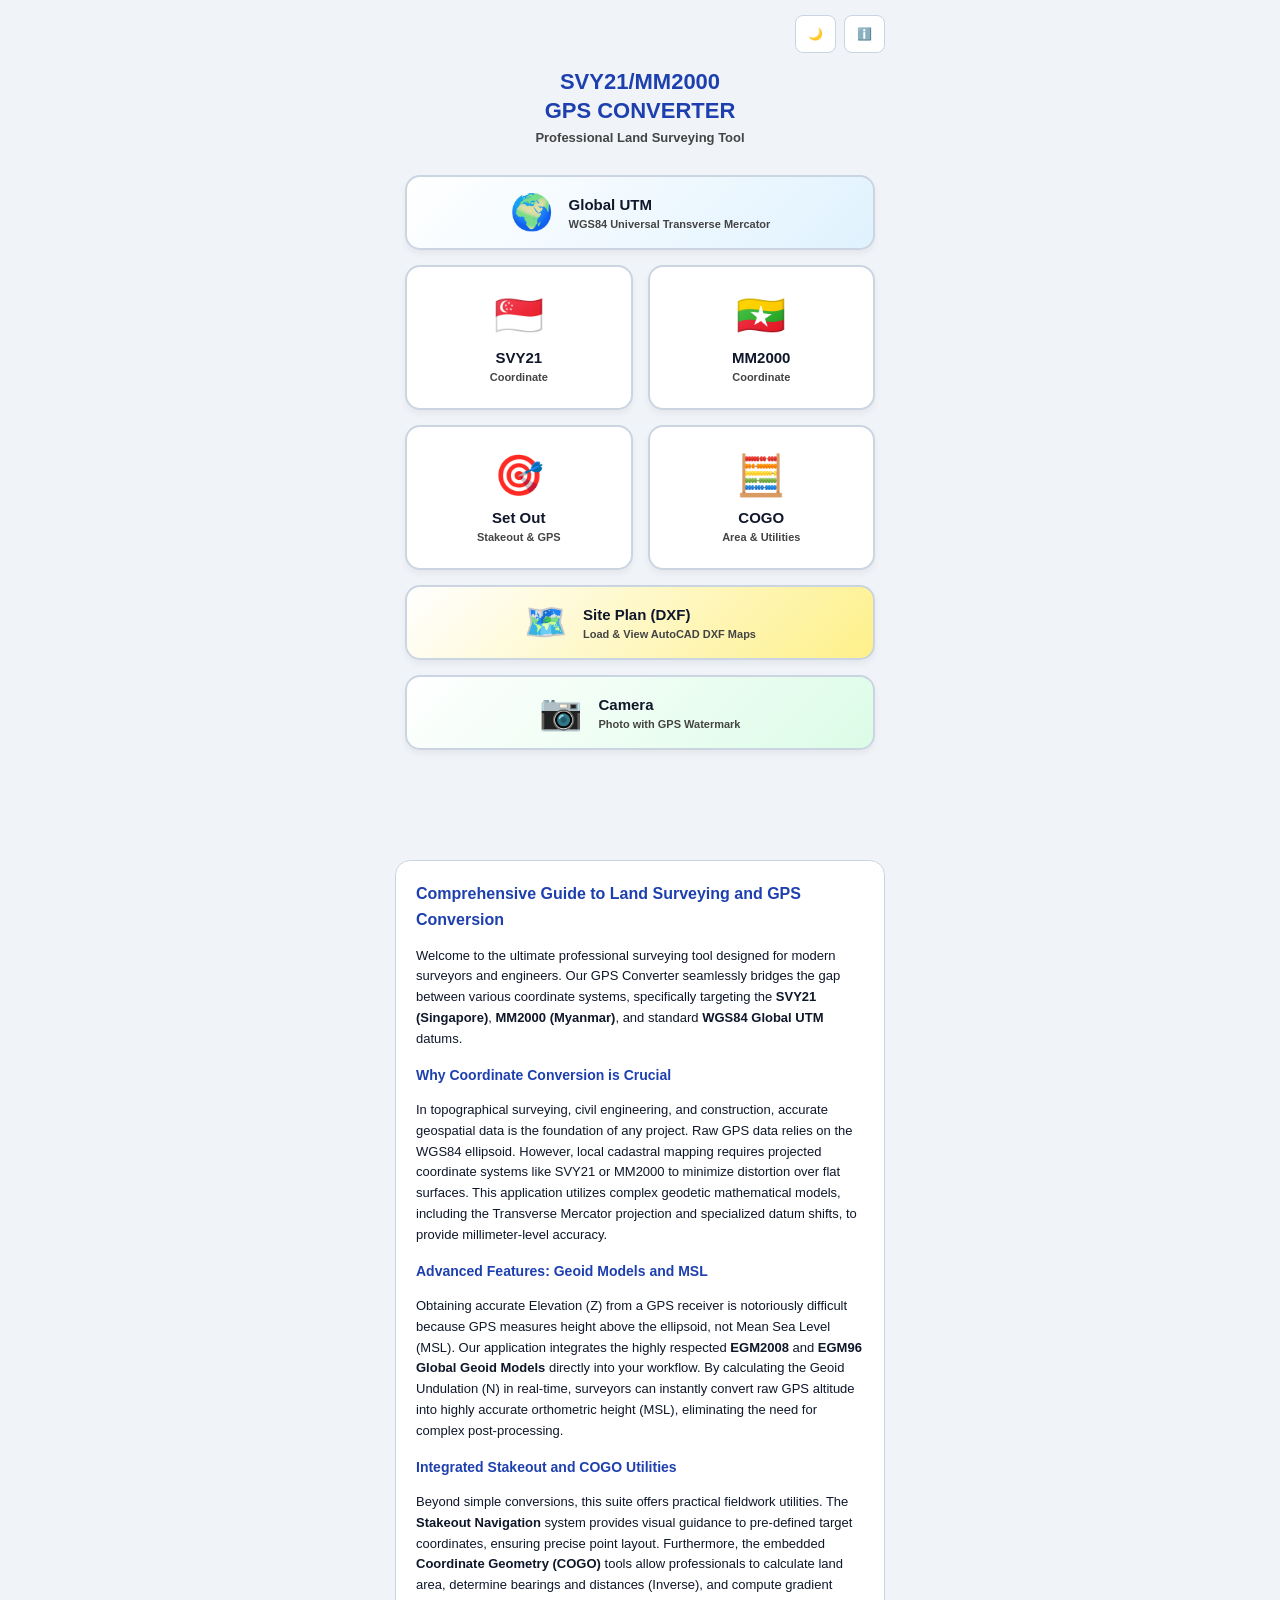
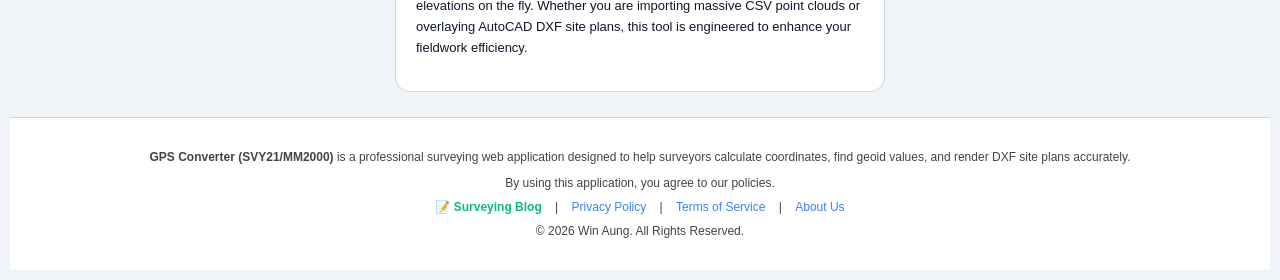
==== app.html @ f8ef9855 "Add files via upload" ====
<!DOCTYPE html>
<html lang="en">
<head>
    <meta charset="UTF-8">
    <meta name="viewport" content="width=device-width, initial-scale=1.0, maximum-scale=1.0, user-scalable=no">
    <title>Win Aung - GPS Converter</title>
    <link rel="stylesheet" href="leaflet.css"/>
    <script src="leaflet.js"></script>
    <script src="https://unpkg.com/dxf-parser/dist/dxf-parser.js"></script>
    <link rel="stylesheet" href="style.css">
    <link rel="manifest" href="manifest.json">
    <script async src="https://pagead2.googlesyndication.com/pagead/js/adsbygoogle.js?client=ca-pub-8322907628238853"
            crossorigin="anonymous"></script>
    <script>
        if ('serviceWorker' in navigator) {
            window.addEventListener('load', () => {
                navigator.serviceWorker.register('sw.js')
                .then(reg => console.log('Service Worker Registered'))
                .catch(err => console.log('Service Worker Error', err));
            });
        }
    </script>

    <!-- 🔴 အသစ်ထည့်ရန်: လုံးဝ Error ကင်းသော 3D Triangulation Library -->
    <script src="https://unpkg.com/delaunator@5.0.0/delaunator.min.js"></script>
      <script>
  // 🔴 ပိုမိုသေချာသော လမ်းကြောင်းလွှဲ Logic (Sub-folder ကော Cache ပါ ကျော်ဖြတ်နိုင်ရန်)
    // if (window.location.hostname !== "gpsconverter.site" && window.location.hostname !== "localhost") {
    // လက်ရှိ ဝင်ထားတဲ့ Domain က gpsconverter.site မဟုတ်ရင် (github.io ဖြစ်နေရင်) Custom Domain ဆီ အတင်းလွှဲမည်
     // window.location.replace("https://gpsconverter.site/");
    // }
</script>
<!-- 🔴 3D Surface Rendering အတွက် Plotly.js -->
    <script src="https://cdn.plot.ly/plotly-2.27.0.min.js"></script>
</head>

<body id="master-ui">
<div class="container-box">

    <!-- Top Controls -->
    <div class="top-controls">
        <div class="top-left-tools">
            <button id="topMenuBtn" class="top-menu-btn hidden" onclick="handleTopMenuClick()">🔙 Menu</button>
            <button id="globalGpsBtn" class="gps-toggle-btn hidden" onclick="toggleGlobalGPS()">🛰️ GPS: OFF</button>
        </div>
        <div style="flex:1;"></div>
        <div class="right-tools">
            <button class="top-btn" onclick="document.getElementById('master-ui').classList.toggle('dark-mode')">🌙</button>
           <button class="top-btn" onclick="window.openAbout()">ℹ️</button>
        </div>
    </div>

    <!-- 🏠 MAIN DASHBOARD (App 0) -->
    <div id="dashboard_view">
        <div style="text-align:center; margin-bottom: 20px; margin-top: 10px;">
            <h1 style="margin:0; color:var(--primary); font-size: 22px; font-weight: 900; line-height: 1.3;">SVY21/MM2000<br>GPS CONVERTER</h1>
            <p style="margin:5px 0 0 0; color:var(--label-text); font-size: 13px; font-weight: bold;">Professional Land Surveying Tool</p>
        </div>

        <div class="dashboard-grid">
            <button class="dash-btn full-width" onclick="switchApp(5)">
                <span class="dash-icon">🌍</span>
                <div style="text-align:left;">
                    <span class="dash-text">Global UTM</span>
                    <span class="dash-subtext" style="display:block;">WGS84 Universal Transverse Mercator</span>
                </div>
            </button>
            <button class="dash-btn" onclick="switchApp(1)">
                <span class="dash-icon">🇸🇬</span>
                <span class="dash-text">SVY21</span>
                <span class="dash-subtext">Coordinate</span>
            </button>
            <button class="dash-btn" onclick="switchApp(2)">
                <span class="dash-icon">🇲🇲</span>
                <span class="dash-text">MM2000</span>
                <span class="dash-subtext">Coordinate</span>
            </button>
            <button class="dash-btn" onclick="switchApp(3)">
                <span class="dash-icon">🎯</span>
                <span class="dash-text">Set Out</span>
                <span class="dash-subtext">Stakeout & GPS</span>
            </button>
            <button class="dash-btn" onclick="switchApp(4)">
                <span class="dash-icon">🧮</span>
                <span class="dash-text">COGO</span>
                <span class="dash-subtext">Area & Utilities</span>
            </button>
            <button class="dash-btn full-width" style="background: linear-gradient(135deg, var(--card-bg), #fef08a);" onclick="switchApp(6)">
                <span class="dash-icon">🗺️</span>
                <div style="text-align:left;">
                    <span class="dash-text">Site Plan (DXF)</span>
                    <span class="dash-subtext" style="display:block;">Load & View AutoCAD DXF Maps</span>
                </div>
            </button>
            <button class="dash-btn full-width" style="background: linear-gradient(135deg, var(--card-bg), #dcfce7);" onclick="switchApp(7)">
                <span class="dash-icon">📷</span>
                <div style="text-align:left;">
                    <span class="dash-text">Camera</span>
                    <span class="dash-subtext" style="display:block;">Photo with GPS Watermark</span>
                </div>
            </button>
        </div>
        <div style="text-align: center; margin: 20px 0; min-height: 50px; display: flex; justify-content: center;">
            <script>
              atOptions = {
                'key' : '89b5f2690102055b398f7bc16d32b325',
                'format' : 'iframe',
                'height' : 50,
                'width' : 320,
                'params' : {}
              };
            </script>
            <script src="https://www.highperformanceformat.com/89b5f2690102055b398f7bc16d32b325/invoke.js"></script>
        </div>
        <!-- 🔴 ADD THIS SEO/ARTICLE CONTENT FOR GOOGLE ADSENSE APPROVAL 🔴 -->
        <div style="padding: 20px; margin-top: 30px; background: var(--card-bg); border-radius: 15px; border: 1px solid var(--input-border); color: var(--text); line-height: 1.6; font-size: 13px;">
            <h2 style="color: var(--primary); font-size: 16px; margin-top: 0;">Comprehensive Guide to Land Surveying and GPS Conversion</h2>
            <p>Welcome to the ultimate professional surveying tool designed for modern surveyors and engineers. Our GPS Converter seamlessly bridges the gap between various coordinate systems, specifically targeting the <b>SVY21 (Singapore)</b>, <b>MM2000 (Myanmar)</b>, and standard <b>WGS84 Global UTM</b> datums.</p>

            <h3 style="color: var(--primary); font-size: 14px;">Why Coordinate Conversion is Crucial</h3>
            <p>In topographical surveying, civil engineering, and construction, accurate geospatial data is the foundation of any project. Raw GPS data relies on the WGS84 ellipsoid. However, local cadastral mapping requires projected coordinate systems like SVY21 or MM2000 to minimize distortion over flat surfaces. This application utilizes complex geodetic mathematical models, including the Transverse Mercator projection and specialized datum shifts, to provide millimeter-level accuracy.</p>

            <h3 style="color: var(--primary); font-size: 14px;">Advanced Features: Geoid Models and MSL</h3>
            <p>Obtaining accurate Elevation (Z) from a GPS receiver is notoriously difficult because GPS measures height above the ellipsoid, not Mean Sea Level (MSL). Our application integrates the highly respected <b>EGM2008</b> and <b>EGM96 Global Geoid Models</b> directly into your workflow. By calculating the Geoid Undulation (N) in real-time, surveyors can instantly convert raw GPS altitude into highly accurate orthometric height (MSL), eliminating the need for complex post-processing.</p>

            <h3 style="color: var(--primary); font-size: 14px;">Integrated Stakeout and COGO Utilities</h3>
            <p>Beyond simple conversions, this suite offers practical fieldwork utilities. The <b>Stakeout Navigation</b> system provides visual guidance to pre-defined target coordinates, ensuring precise point layout. Furthermore, the embedded <b>Coordinate Geometry (COGO)</b> tools allow professionals to calculate land area, determine bearings and distances (Inverse), and compute gradient elevations on the fly. Whether you are importing massive CSV point clouds or overlaying AutoCAD DXF site plans, this tool is engineered to enhance your fieldwork efficiency.</p>
        </div>
        <!-- 🔴 END OF SEO CONTENT 🔴 -->
    </div>

    <!-- 🇸🇬 SVY21 UI (App 1) -->
    <div id="app1_view" class="hidden app-container">
        <div class="app-card">
            <div class="card-header">
                <h3 class="card-title">SVY21 Coordinate</h3>
                <div id="v2_subtitle" class="card-subtitle">Singapore Datum (Converter Mode)</div>
            </div>
            <div class="card-body">
                <div id="v2_gps_box" class="gps-box hidden">
                    <div class="gps-row"><span style="font-size:11px;font-weight:bold;color:#10b981;">Tracking Mode ON</span></div>
                    <div class="gps-row" style="display:flex; gap:5px; width: 100%;">
                        <span id="v2_gps_stat" class="gps-status" style="flex:1; margin:0;">H.Acc: --</span>
                        <span id="v2_v_acc" class="gps-status" style="flex:1; margin:0; background:#3b82f6;">V.Acc: --</span>
                        <span id="v2_sat" class="gps-status" style="flex:0.8; margin:0; background:#8b5cf6;">🛰️ Sat: --</span>
                    </div>
                    <div class="z-badge" id="v2_z_val">MSL: --.--- m</div>
                    <div class="geoid-text" id="v2_raw_alt" style="color:#d97706; font-weight:bold;">Raw GPS Alt: --.--- m</div>
                    <div class="geoid-text" id="v2_geoid_val">Geoid (N): --.--- m</div>
                    <div class="bm-flex-container">
                        <input type="text" inputmode="text" id="v2_pole_val" placeholder="Pole (m)" onchange="applyPole(this.value)" style="border-color:#8b5cf6;">
                        <input type="text" inputmode="text" id="v2_bm_val" placeholder="BM (m)">
                        <button style="background:#1e40af;" onclick="setBM('v2')">SET</button>
                        <button style="background:#64748b;" onclick="resetBM('v2')">RST</button>
                    </div>
                </div>

                <div id="v2_calc_ui">
                    <label class="v2-label">Conversion Mode</label>
                    <select id="v2_mode" onchange="v2_toggleUI()"><option value="LL2SVY">WGS84 LL → SVY21</option><option value="SVY2LL">SVY21 → WGS84 LL</option></select>
                    <div id="v2_ll_div">
                        <label class="v2-label">Latitude (DD / DMS)</label>
                        <input type="text" inputmode="text" id="v2_lat_dd" class="v2-input" oninput="v2_sync('lat','dd')">
                        <div class="dms-grid"><input type="text" inputmode="text" id="v2_lat_d" placeholder="D" oninput="v2_sync('lat','dms')"><input type="text" inputmode="text" id="v2_lat_m" placeholder="M" oninput="v2_sync('lat','dms')"><input type="text" inputmode="text" id="v2_lat_s" placeholder="S" oninput="v2_sync('lat','dms')"></div>
                        <label class="v2-label">Longitude (DD / DMS)</label>
                        <input type="text" inputmode="text" id="v2_lon_dd" class="v2-input" oninput="v2_sync('lon','dd')">
                        <div class="dms-grid"><input type="text" inputmode="text" id="v2_lon_d" placeholder="D" oninput="v2_sync('lon','dms')"><input type="text" inputmode="text" id="v2_lon_m" placeholder="M" oninput="v2_sync('lon','dms')"><input type="text" inputmode="text" id="v2_lon_s" placeholder="S" oninput="v2_sync('lon','dms')"></div>
                    </div>
                    <div id="v2_ne_div" class="hidden">
                        <label class="v2-label">Easting (E):</label><input type="text" inputmode="text" id="v2_inp_e" class="v2-input">
                        <label class="v2-label">Northing (N):</label><input type="text" inputmode="text" id="v2_inp_n" class="v2-input">
                    </div>
                    <div class="btn-group"><button class="btn-action" onclick="v2_run()">Convert</button><button class="btn-map" onclick="v2_map()">Map 📍</button><button class="btn-reset" onclick="v2_reset()">Reset</button></div>
                    <div id="v2_out" class="results-multi"><p style="text-align:center;opacity:0.5;">Results will appear here</p></div>
                </div>
            </div>
        </div>
    </div>

    <!-- 🇲🇲 MM2000 UI (App 2) -->
    <div id="app2_view" class="hidden app-container">
        <div class="app-card">
            <div class="card-header">
                <h3 class="card-title">MM2000 Coordinate</h3>
                <div id="m_subtitle" class="card-subtitle">Myanmar Datum (Converter Mode)</div>
            </div>
            <div class="card-body">
                <div id="m_gps_box" class="gps-box hidden">
                    <div class="gps-row"><span style="font-size:11px;font-weight:bold;color:#10b981;">Tracking Mode ON</span></div>
                    <div class="gps-row" style="display:flex; gap:5px; width: 100%;">
                        <span id="m_gps_stat" class="gps-status" style="flex:1; margin:0;">H.Acc: --</span>
                        <span id="m_v_acc" class="gps-status" style="flex:1; margin:0; background:#3b82f6;">V.Acc: --</span>
                        <span id="m_sat" class="gps-status" style="flex:0.8; margin:0; background:#8b5cf6;">🛰️ Sat: --</span>
                    </div>
                    <div class="z-badge" id="m_z_val">MSL: --.--- m</div>
                    <div class="geoid-text" id="m_raw_alt" style="color:#d97706; font-weight:bold;">Raw GPS Alt: --.--- m</div>
                    <div class="geoid-text" id="m_geoid_val">Geoid (N): --.--- m</div>
                    <div class="bm-flex-container">
                        <input type="text" inputmode="text" id="m_pole_val" placeholder="Pole (m)" onchange="applyPole(this.value)" style="border-color:#8b5cf6;">
                        <input type="text" inputmode="text" id="m_bm_val" placeholder="BM (m)">
                        <button style="background:#1e40af;" onclick="setBM('m')">SET</button>
                        <button style="background:#64748b;" onclick="resetBM('m')">RST</button>
                    </div>
                </div>

                <div id="m_calc_ui">
                    <label class="v2-label">Conversion Mode</label>
                    <select id="m_mode" onchange="m_toggleUI()">
                        <option value="W_LL2NE">WGS84 LL → WGS84 NE</option><option value="W_NE2LL">WGS84 NE → WGS84 LL</option>
                        <option value="W2M_LL">WGS84 LL → MM2000</option><option value="W2M_NE">WGS84 NE → MM2000</option>
                        <option value="M2W_LL">MM2000 LL → WGS84</option><option value="M2W_NE">MM2000 NE → WGS84</option>
                    </select>
                    <div id="m_ll_div">
                        <label class="v2-label">Latitude (DD / DMS)</label><input type="text" inputmode="text" id="m_lat_dd" class="v2-input" oninput="m_sync('lat','dd')">
                        <div class="dms-grid"><input type="text" inputmode="text" id="m_lat_d" placeholder="D" oninput="m_sync('lat','dms')"><input type="text" inputmode="text" id="m_lat_m" placeholder="M" oninput="m_sync('lat','dms')"><input type="text" inputmode="text" id="m_lat_s" placeholder="S" oninput="m_sync('lat','dms')"></div>
                        <label class="v2-label">Longitude (DD / DMS)</label><input type="text" inputmode="text" id="m_lon_dd" class="v2-input" oninput="m_sync('lon','dd')">
                        <div class="dms-grid"><input type="text" inputmode="text" id="m_lon_d" placeholder="D" oninput="m_sync('lon','dms')"><input type="text" inputmode="text" id="m_lon_m" placeholder="M" oninput="m_sync('lon','dms')"><input type="text" inputmode="text" id="m_lon_s" placeholder="S" oninput="m_sync('lon','dms')"></div>
                    </div>
                    <div id="m_ne_div" class="hidden">
                        <label class="v2-label">Easting (E)</label><input type="text" inputmode="text" id="m_inp_e" class="v2-input">
                        <label class="v2-label">Northing (N)</label><input type="text" inputmode="text" id="m_inp_n" class="v2-input">
                    </div>
                    <label class="v2-label">UTM Zone (Auto-detected)</label>
                    <select id="m_zone"><option value="46">Zone 46 (93° E)</option><option value="47" selected>Zone 47 (99° E)</option></select>
                    <div class="btn-group"><button class="btn-action" onclick="m_run()">Convert</button><button class="btn-map" onclick="m_map()">Map 📍</button><button class="btn-reset" onclick="m_reset()">Reset</button></div>
                    <div id="m_out" class="results-multi"><p style="text-align:center;opacity:0.5;">Results will appear here</p></div>
                </div>
            </div>
        </div>
    </div>

    <!-- 🌍 GLOBAL UTM UI (App 5) -->
    <div id="app5_view" class="hidden app-container">
        <div class="app-card">
            <div class="card-header" style="background:#0f766e;">
                <h3 class="card-title">Global UTM</h3>
                <div id="g_subtitle" class="card-subtitle">Universal Transverse Mercator (Converter Mode)</div>
            </div>
            <div class="card-body">
                <div id="g_gps_box" class="gps-box hidden">
                    <div class="gps-row"><span style="font-size:11px;font-weight:bold;color:#10b981;">Tracking Mode ON</span></div>
                    <div class="gps-row" style="display:flex; gap:5px; width: 100%;">
                        <span id="g_gps_stat" class="gps-status" style="flex:1; margin:0;">H.Acc: --</span>
                        <span id="g_v_acc" class="gps-status" style="flex:1; margin:0; background:#3b82f6;">V.Acc: --</span>
                        <span id="g_sat" class="gps-status" style="flex:0.8; margin:0; background:#8b5cf6;">🛰️ Sat: --</span>
                    </div>
                    <div class="z-badge" id="g_z_val" style="color:#0f766e; border-color:rgba(15,118,110,0.3); background:rgba(15,118,110,0.1);">MSL: --.--- m</div>
                    <div class="geoid-text" id="g_raw_alt" style="color:#d97706; font-weight:bold;">Raw GPS Alt: --.--- m</div>
                    <div class="geoid-text" id="g_geoid_val">Geoid (N): --.--- m</div>
                    <div class="bm-flex-container">
                        <input type="text" inputmode="text" id="g_pole_val" placeholder="Pole (m)" onchange="applyPole(this.value)" style="border-color:#8b5cf6;">
                        <input type="text" inputmode="text" id="g_bm_val" placeholder="BM (m)">
                        <button style="background:#1e40af;" onclick="setBM('g')">SET</button>
                        <button style="background:#64748b;" onclick="resetBM('g')">RST</button>
                    </div>
                </div>

                <div id="g_calc_ui">
                    <label class="v2-label">Conversion Mode</label>
                    <select id="g_mode" onchange="g_toggleUI()">
                        <option value="LL2UTM">WGS84 LL → UTM (N, E)</option>
                        <option value="UTM2LL">UTM (N, E) → WGS84 LL</option>
                    </select>
                    <div id="g_ll_div">
                        <label class="v2-label">Latitude (DD / DMS)</label>
                        <input type="text" inputmode="text" id="g_lat_dd" class="v2-input" oninput="g_sync('lat','dd')">
                        <div class="dms-grid"><input type="text" inputmode="text" id="g_lat_d" placeholder="D" oninput="g_sync('lat','dms')"><input type="text" inputmode="text" id="g_lat_m" placeholder="M" oninput="g_sync('lat','dms')"><input type="text" inputmode="text" id="g_lat_s" placeholder="S" oninput="g_sync('lat','dms')"></div>
                        <label class="v2-label">Longitude (DD / DMS)</label>
                        <input type="text" inputmode="text" id="g_lon_dd" class="v2-input" oninput="g_sync('lon','dd')">
                        <div class="dms-grid"><input type="text" inputmode="text" id="g_lon_d" placeholder="D" oninput="g_sync('lon','dms')"><input type="text" inputmode="text" id="g_lon_m" placeholder="M" oninput="g_sync('lon','dms')"><input type="text" inputmode="text" id="g_lon_s" placeholder="S" oninput="g_sync('lon','dms')"></div>
                    </div>
                    <div id="g_ne_div" class="hidden">
                        <label class="v2-label">Easting (E)</label><input type="text" inputmode="text" id="g_inp_e" class="v2-input">
                        <label class="v2-label">Northing (N)</label><input type="text" inputmode="text" id="g_inp_n" class="v2-input">
                    </div>
                    <div style="display:flex; gap:10px;">
                        <div style="flex:1;">
                            <label class="v2-label">UTM Zone (1-60)</label>
                            <input type="text" inputmode="text" id="g_zone" class="v2-input" placeholder="e.g. 47">
                        </div>
                        <div style="flex:1;">
                            <label class="v2-label">Hemisphere</label>
                            <select id="g_hemi" class="v2-input"><option value="N">North (N)</option><option value="S">South (S)</option></select>
                        </div>
                    </div>
                    <div class="btn-group"><button class="btn-action" style="background:#0f766e;" onclick="g_run()">Convert</button><button class="btn-map" onclick="g_map()">Map 📍</button><button class="btn-reset" onclick="g_reset()">Reset</button></div>
                    <div id="g_out" class="results-multi" style="border-left-color:#0f766e;"><p style="text-align:center;opacity:0.5;">Results will appear here</p></div>
                </div>
            </div>
        </div>
    </div>

    <!-- 🎯 SET OUT (App 3) -->
    <div id="app3_view" class="hidden app-container">
        <div class="app-card">
            <div class="card-header">
                <h3 class="card-title">Stakeout / Set Out</h3>
                <div class="card-subtitle">GPS Navigation</div>
            </div>
            <div class="card-body" style="padding: 10px;">
                <div style="margin-bottom:10px;">
                    <label class="v2-label" style="margin:0;">Select Data Format:</label>
                </div>
                <select id="so_datum" class="v2-input" style="margin-top:0;" onchange="toggleSoDatum()">
                    <option value="SVY21">🇸🇬 SVY21 (Local N, E)</option>
                    <option value="MM47">🇲🇲 MM2000 (Zone 47)</option>
                    <option value="MM46">🇲🇲 MM2000 (Zone 46)</option>
                    <option value="WGS_UTM47">🌍 WGS84 UTM (Zone 47)</option>
                    <option value="WGS_UTM46">🌍 WGS84 UTM (Zone 46)</option>
                    <option value="GLOBAL_UTM">🌍 Global UTM (Custom Zone)</option>
                    <option value="WGS_LL">🌐 WGS84 (Lat, Lon)</option>
                </select>
                <div id="so_custom_utm" style="display:none; gap:5px; margin-top:5px;">
                    <input type="text" inputmode="text" id="so_custom_zone" class="v2-input" placeholder="Zone (1-60)" style="flex:1; margin-top:0;">
                    <select id="so_custom_hemi" class="v2-input" style="flex:1; margin-top:0;"><option value="N">North (N)</option><option value="S">South (S)</option></select>
                </div>

                <div class="btn-group" style="margin-top:10px; flex-wrap:wrap; gap:5px;">
                    <button class="btn-action" style="background:#3b82f6; flex:1;" onclick="document.getElementById('so_csv').click()">📂 CSV</button>
                    <button class="btn-action" style="background:#ca8a04; flex:1;" onclick="importTopoToSetOut()">⬇️ Topo</button>
                    <button class="btn-action" style="background:#10b981; flex:1;" onclick="exportPointsToKml()">💾 KML</button>
                    <button class="btn-action" style="background:#8b5cf6; flex:1;" onclick="document.getElementById('so_manual').classList.toggle('hidden')">✍️ Man</button>
                    <button class="btn-action" style="background:#ef4444; flex:1;" onclick="clearSetOutPoints()">🗑️ Clear</button>
                </div>
                <input type="file" id="so_csv" accept=".csv" style="display:none;" onchange="loadSetOutCSV(event)">

                <div id="so_manual" class="hidden" style="background:var(--res-bg);padding:10px;border-radius:10px;margin-top:10px;border:1px solid var(--input-border);">
                    <div style="display:flex;gap:5px;">
                        <input type="text" id="so_m_p" class="v2-input" placeholder="Point Name" style="flex:1;">
                        <button class="btn-action" style="flex:0.5;padding:10px;background:#10b981;" onclick="addManualSetOut()">ADD</button>
                    </div>
                    <div style="display:flex;gap:5px;">
                        <input type="text" inputmode="text" id="so_m_n" class="v2-input" placeholder="N / Lat">
                        <input type="text" inputmode="text" id="so_m_e" class="v2-input" placeholder="E / Lon">
                    </div>
                </div>
                <div style="display:flex; gap:5px; align-items:flex-end; margin-top:10px;">
                    <div style="flex:1;">
                        <label class="v2-label">Target Point:</label>
                        <select id="so_target_list" class="v2-input" onchange="selectTarget()"><option value="">-- No points loaded --</option></select>
                    </div>
                    <button class="btn-action" style="background:#ef4444; flex:0.4; padding:12px; height:max-content;" onclick="stopNavigation()">🛑 Stop</button>
                </div>
                <div class="setout-panel" style="margin-top:10px;">
                    <!-- 🔴 အသစ်ထည့်ထားသော Set Out GPS Status -->
                    <div style="display:flex; gap:5px; margin-bottom:10px; justify-content:center;">
                        <span id="so_gps_stat" class="gps-status" style="margin:0; padding:3px 8px; font-size:11px;">H.Acc: --</span>
                        <span id="so_v_acc" class="gps-status" style="margin:0; padding:3px 8px; font-size:11px; background:#3b82f6;">V.Acc: --</span>
                        <span id="so_sat" class="gps-status" style="margin:0; padding:3px 8px; font-size:11px; background:#8b5cf6;">🛰️ Sat: --</span>
                    </div>
                    
                    <div style="font-size:14px;font-weight:bold;color:var(--label-text);" id="so_guidance_text">Waiting for Target...</div>
                    <div class="dist-text" id="so_dist">0.000 m</div>
                    <div class="arrow-box"><div class="arrow-icon" id="so_arrow">⬆</div></div>
                </div>
            </div>
        </div>
    </div>

    <!-- 🧮 COGO (App 4) -->
    <div id="app4_view" class="hidden app-container">

        <!-- 🔴 COGO ပင်မ မျက်နှာပြင် -->
        <div id="cogo_main_menu" class="app-card">
            <div class="card-header" style="background:#8b5cf6;">
                <h3 class="card-title">COGO & Tools</h3>
                <div class="card-subtitle">Coordinate Geometry Utilities</div>
            </div>
            <div class="card-body" style="padding: 15px;">
                <div style="display:flex; flex-direction: column; gap:12px;">
                    <button class="btn-action" style="background:#10b981; color:#fff; border:none; padding:18px; font-size:16px; font-weight:bold; border-radius:12px; display:flex; align-items:center; gap:10px; box-shadow:0 4px 6px rgba(0,0,0,0.1);" onclick="openCogoTool('area')">
                        <span style="font-size:24px;">📐</span> <span>Area Calculator</span>
                    </button>

                    <button class="btn-action" style="background:#8b5cf6; color:#fff; border:none; padding:18px; font-size:16px; font-weight:bold; border-radius:12px; display:flex; align-items:center; gap:10px; box-shadow:0 4px 6px rgba(0,0,0,0.1);" onclick="openCogoTool('inv')">
                        <span style="font-size:24px;">🧭</span> <span>Bearing & Distance</span>
                    </button>

                    <button class="btn-action" style="background:#b91c1c; color:#fff; border:none; padding:18px; font-size:16px; font-weight:bold; border-radius:12px; display:flex; align-items:center; gap:10px; box-shadow:0 4px 6px rgba(0,0,0,0.1);" onclick="openCogoTool('grad')">
                        <span style="font-size:24px;">📈</span> <span>Gradient / Elevation</span>
                    </button>

                    <!-- 🔴 Traverse Adjustment ခလုတ်အသစ် 🔴 -->
                    <button class="btn-action" style="background:#0ea5e9; color:#fff; border:none; padding:18px; font-size:16px; font-weight:bold; border-radius:12px; display:flex; align-items:center; gap:10px; box-shadow:0 4px 6px rgba(0,0,0,0.1);" onclick="openCogoTool('trv')">
                        <span style="font-size:24px;">🔗</span> <span>Traverse Adjustment</span>
                    </button>

<button class="btn-action" style="background:#f59e0b; color:#fff; border:none; padding:18px; font-size:16px; font-weight:bold; border-radius:12px; display:flex; align-items:center; gap:10px; box-shadow:0 4px 6px rgba(0,0,0,0.1);" onclick="openCogoTool('ecc')">
        <span style="font-size:24px;">🏗️</span> <span>Pile Eccentricity</span>
    </button>

<button class="btn-action" style="background:#2563eb; color:#fff; border:none; padding:18px; font-size:16px; font-weight:bold; border-radius:12px; display:flex; align-items:center; gap:10px; box-shadow:0 4px 6px rgba(0,0,0,0.1);" onclick="openCogoTool('topo')">
        <span style="font-size:24px;">⛰️</span> <span>Topo Surface & Contour</span>
    </button>

<button class="btn-action" style="background:#059669; color:#fff; border:none; padding:18px; font-size:16px; font-weight:bold; border-radius:12px; display:flex; align-items:center; gap:10px; box-shadow:0 4px 6px rgba(0,0,0,0.1); " onclick="openCogoTool('vol')">
        <span style="font-size:24px;">📦</span> <span>Earthwork / Volume</span>
    </button>

<!-- 🔴 Profile & Section ခလုတ်အသစ် 🔴 -->
<button class="btn-action" style="background:#0284c7; color:#fff; border:none; padding:18px; font-size:16px; font-weight:bold; border-radius:12px; display:flex; align-items:center; gap:10px; box-shadow:0 4px 6px rgba(0,0,0,0.1);" onclick="openCogoTool('prof')">
    <span style="font-size:24px;">🛣️</span> <span>Profile & Cross Section</span>
</button>
                </div>
            </div>
        </div>

        <!-- 🔴 Tool တစ်ခုစီ ပွင့်လာမည့် နေရာ -->
        <div id="cogo_tool_container" class="hidden">
            <div style="display:flex; align-items:center; justify-content:center; margin-bottom:10px;">
                <div id="cogo_tool_title" style="font-weight:bold; font-size:16px; color:var(--text); text-align:center;">Tool Name</div>
            </div>
            <div class="app-card">
                <div class="card-body" style="padding: 12px;">

                    <!-- ========================================== -->
                    <!-- 1. AREA CALCULATOR TOOL -->
                    <!-- ========================================== -->
                    <div id="cogo_area_tool" class="hidden">
                        <div style="display:flex;justify-content:space-between;align-items:center;margin-bottom:10px;">
                            <label class="v2-label" style="margin:0; font-weight:bold; color:#10b981;">1. Select Datum for Area</label>
                        </div>
                        <select id="cogo_datum" class="v2-input" style="margin-top:0;" onchange="toggleCogoDatum()">
                            <option value="SVY21">🇸🇬 SVY21 (Local N, E)</option>
                            <option value="MM47">🇲🇲 MM2000 (Zone 47)</option>
                            <option value="MM46">🇲🇲 MM2000 (Zone 46)</option>
                            <option value="WGS_UTM47">🌍 WGS84 UTM (Zone 47)</option>
                            <option value="WGS_UTM46">🌍 WGS84 UTM (Zone 46)</option>
                            <option value="GLOBAL_UTM">🌍 Global UTM (Custom Zone)</option>
                        </select>
                        <div id="cogo_custom_utm" style="display:none; gap:5px; margin-top:5px;">
                            <input type="text" inputmode="text" id="cogo_custom_zone" class="v2-input" placeholder="Zone (1-60)" style="flex:1; margin-top:0;">
                            <select id="cogo_custom_hemi" class="v2-input" style="flex:1; margin-top:0;"><option value="N">North (N)</option><option value="S">South (S)</option></select>
                        </div>

                        <div class="btn-group" style="margin-top:15px; margin-bottom:15px; flex-wrap:wrap; gap:5px;">
                            <button class="btn-action" style="background:#3b82f6; flex:1;" onclick="document.getElementById('cogo_csv').click()">📂 CSV</button>
                            <button class="btn-action" style="background:#ca8a04; flex:1;" onclick="importTopoToSetOut()">⬇️ Topo</button>
                            <button class="btn-action" style="background:#10b981; flex:1;" onclick="exportPointsToKml()">💾 KML</button>
                            <button class="btn-action" style="background:#ef4444; flex:1;" onclick="clearSetOutPoints()">🗑️ Clear</button>
                        </div>
                        <input type="file" id="cogo_csv" accept=".csv" style="display:none;" onchange="loadSetOutCSV(event)">

                        <div style="border-top:1px dashed var(--input-border); margin-top:15px; padding-top:15px;">
                            <div style="font-size:12px; color:var(--label-text); margin-bottom:8px; font-weight:bold;">2. Select Points from Map or List (Min: 3)</div>
                            <div id="area_point_list" class="area-point-list"><p style="text-align:center; opacity:0.5; font-size:12px; margin: 10px 0;">No Set Out points available. Load CSV first.</p></div>
                            <div id="area_selected_order" style="margin-top:8px; font-size:12px; line-height:1.5; font-weight:bold; color:#1e40af; word-wrap: break-word; background: #f1f5f9; padding: 8px; border-radius: 6px; border: 1px solid #cbd5e1; max-height: 48px; overflow-y: auto;">
    Selected: <span id="area_order_text" style="color:#ef4444;">None</span>
</div>
                           <div style="margin-top:10px;">
    <button class="btn-action" style="width:100%; padding:12px; font-size:13px; background:#ef4444;" onclick="clearAreaCalc()">🗑️ Clear Area Selection</button>
</div>
                            <div id="area_result_box" class="hidden" style="margin-top:10px; background:rgba(16, 185, 129, 0.1); border:1px solid #10b981; padding:10px; border-radius:8px;">
                                <div style="font-size:13px; font-weight:bold; color:#059669; text-align:center; margin-bottom:8px;">✅ Area Results</div>
                                <div style="display:grid; grid-template-columns: 1fr 1fr; gap:6px; font-size:12px; font-weight:bold; color:var(--text);">
                                    <div class="area-val">Sq.M: <br><span id="res_sqm" style="color:#1e40af; font-size:14px;">0.000</span></div>
                                    <div class="area-val">Sq.Ft: <br><span id="res_sqft" style="color:#1e40af; font-size:14px;">0.000</span></div>
                                    <div class="area-val">Acres: <br><span id="res_acre" style="color:#d97706; font-size:14px;">0.000</span></div>
                                    <div class="area-val">Hectares: <br><span id="res_hectare" style="color:#d97706; font-size:14px;">0.000</span></div>
                                </div>
                            </div>
                        </div>
                    </div>

                    <!-- ========================================== -->
                    <!-- 2. BEARING & DISTANCE TOOL -->
                    <!-- ========================================== -->
                    <div id="cogo_inv_tool" class="hidden">
                        <div style="display:flex; justify-content:flex-end; margin-bottom:10px;">
                            <button class="top-btn" onclick="swapInversePoints()" style="padding:5px 10px; font-size:11px; background:#e2e8f0;">🔄 Swap A-B</button>
                        </div>

                        <label class="v2-label" style="margin-top:0; color:#1e40af;">Station Point (A)</label>
                        <div style="display:flex; gap:5px;">
                            <input type="text" inputmode="text" id="inv_a_n" class="v2-input" placeholder="Northing (N)">
                            <input type="text" inputmode="text" id="inv_a_e" class="v2-input" placeholder="Easting (E)">
                        </div>

                        <label class="v2-label" style="color:#b91c1c;">Target Point (B)</label>
                        <div style="display:flex; gap:5px;">
                            <input type="text" inputmode="text" id="inv_b_n" class="v2-input" placeholder="Northing (N)">
                            <input type="text" inputmode="text" id="inv_b_e" class="v2-input" placeholder="Easting (E)">
                        </div>

                        <div style="display:flex; gap:5px; margin-top:15px;">
                            <button class="btn-action" style="flex:1; padding:12px; font-size:12px; background:#8b5cf6;" onclick="calcInverse()">↓ Inverse (To Polar)</button>
                            <button class="btn-action" style="flex:1; padding:12px; font-size:12px; background:#f59e0b;" onclick="calcTraverse()">↑ Traverse (To Coord)</button>
                        </div>

                        <div style="margin-top:15px; border-top:1px dashed var(--input-border); padding-top:12px;">
                            <div style="display:flex; justify-content:space-between; align-items:center;">
                                <label class="v2-label" style="margin-top:0; color:#059669;">Polar Data (Distance & Bearing)</label>
                                <button class="top-btn" id="btn_brg_mode" onclick="toggleBearingMode()" style="padding:4px 8px; font-size:11px; background:#e2e8f0;">Mode: Decimal</button>
                            </div>

                            <div style="display:flex; gap:5px; margin-top:5px;">
                                <div style="flex:1;">
                                    <input type="text" inputmode="text" id="inv_dist" class="v2-input" placeholder="Distance (m)">
                                </div>
                                <div style="flex:1;" id="inv_brg_dec_div">
                                    <input type="text" inputmode="text" id="inv_brg_dec" class="v2-input" placeholder="Bearing (DD.dd)">
                                </div>
                                <div style="flex:1; display:none;" id="inv_brg_dms_div">
                                    <div class="dms-grid" style="margin-top:0;">
                                        <input type="text" inputmode="text" id="inv_brg_d" placeholder="D">
                                        <input type="text" inputmode="text" id="inv_brg_m" placeholder="M">
                                        <input type="text" inputmode="text" id="inv_brg_s" placeholder="S">
                                    </div>
                                </div>
                            </div>
                            <div id="inv_result_dms" style="font-size:13px; font-weight:bold; color:#1e40af; text-align:center; margin-top:8px; padding:5px; background:rgba(59,130,246,0.1); border-radius:6px; border:1px solid rgba(59,130,246,0.3); display:none;"></div>
                        </div>
                    </div>

                    <!-- ========================================== -->
                    <!-- 3. GRADIENT CALCULATOR TOOL -->
                    <!-- ========================================== -->
                    <div id="cogo_grad_tool" class="hidden">
                        <div style="display:flex; justify-content:flex-end; margin-bottom:10px;">
                            <button class="top-btn" onclick="clearGradient()" style="padding:5px 10px; font-size:11px; background:#fee2e2; color:#b91c1c; border-color:#fca5a5;">🗑️ Clear</button>
                        </div>
                        <div style="display:flex; gap:5px;">
                            <div style="flex:1;"><label class="v2-label" style="margin-top:0;">Distance (m)</label><input type="text" inputmode="text" id="grad_dist" class="v2-input"></div>
                            <div style="flex:1;"><label class="v2-label" style="margin-top:0;">Start Z (Z1)</label><input type="text" inputmode="text" id="grad_z1" class="v2-input"></div>
                        </div>
                        <div style="display:flex; gap:5px; margin-top:8px;">
                            <div style="flex:1;"><label class="v2-label" style="margin-top:0; color:#1e40af;">End Z (Z2)</label><input type="text" inputmode="text" id="grad_z2" class="v2-input" style="border-color:#1e40af;"></div>
                            <div style="flex:1;"><label class="v2-label" style="margin-top:0; color:#b91c1c;">Gradient (% or 1:N)</label><input type="text" inputmode="text" id="grad_pct" class="v2-input" placeholder="e.g. 2.5 or 1:-40" style="border-color:#b91c1c;"></div>
                        </div>
                        <div style="display:flex; gap:5px; margin-top:15px;">
                            <button class="btn-action" style="flex:1; padding:12px; font-size:12px; background:#b91c1c;" onclick="calcGradientFromZ()">Calc % Gradient</button>
                            <button class="btn-action" style="flex:1; padding:12px; font-size:12px; background:#1e40af;" onclick="calcZ2FromGradient()">Calc End Z (Z2)</button>
                        </div>
                        <div id="grad_result" style="font-size:13px; font-weight:bold; color:#059669; text-align:center; margin-top:12px; padding:10px; background:rgba(16,185,129,0.1); border-radius:8px; border:1px solid rgba(16,185,129,0.3); display:none;"></div>
                    </div>
                 </div>

                   <!-- ========================================== -->
<!-- 4. TRAVERSE ADJUSTMENT TOOL -->
<!-- ========================================== -->
<div id="cogo_trv_tool" class="hidden">
    
    <label class="v2-label" style="margin-top:0; color:#1e40af;">1. Traverse Type</label>
    <div style="display:flex; gap:10px; align-items:flex-start;">
        <select id="trv_type" class="v2-input" style="flex:1;" onchange="if(typeof toggleTrvType === 'function') toggleTrvType()">
            <option value="C">Closed Traverse (Same Start/End Control)</option>
            <option value="O">Open Traverse (Different Start/End Control)</option>
        </select>
        <div id="trv_diagram" style="width: 50px; height: 50px; background:#f1f5f9; border:1px solid #cbd5e1; border-radius:8px; display:flex; align-items:center; justify-content:center;"></div>
    </div>

    <div style="margin-top:10px; padding:10px; background:#f1f5f9; border-radius:8px; border:1px solid #cbd5e1;">
        <label class="v2-label" style="margin-top:0; color:#059669;">Control Point (Start)</label>
        <div style="display:flex; gap:5px; margin-bottom:5px;">
            <input type="text" id="trv_p0" class="v2-input" placeholder="Name" style="flex:1.2; font-weight:bold; color:#b91c1c;">
            <input type="text" id="trv_n0" class="v2-input" placeholder="N" style="flex:2;">
            <input type="text" id="trv_e0" class="v2-input" placeholder="E" style="flex:2;">
            <input type="text" id="trv_z0" class="v2-input" placeholder="Z" style="flex:1;">
        </div>
        
        <div id="trv_end_ctrl" style="display:none;">
            <label class="v2-label" style="color:#b91c1c;">Control Point (End)</label>
            <div style="display:flex; gap:5px;">
                <input type="text" id="trv_p_last" class="v2-input" placeholder="Name" style="flex:1.2; font-weight:bold; color:#10b981;">
                <input type="text" id="trv_n_last" class="v2-input" placeholder="N" style="flex:2;">
                <input type="text" id="trv_e_last" class="v2-input" placeholder="E" style="flex:2;">
                <input type="text" id="trv_z_last" class="v2-input" placeholder="Z" style="flex:1;">
            </div>
        </div>
    </div>

    <label class="v2-label" style="margin-top:15px; color:#1e40af;">2. Observed Points (Data)</label>
    
    <div style="background:var(--res-bg); padding:10px; border-radius:8px; border:1px solid var(--input-border); margin-bottom:10px;">
        <div style="display:flex; gap:5px; margin-bottom:5px;">
            <input type="text" id="trv_m_p" class="v2-input" placeholder="Pt (P)" style="flex:1;">
            <input type="text" id="trv_m_n" class="v2-input" placeholder="N" style="flex:1.5;">
            <input type="text" id="trv_m_e" class="v2-input" placeholder="E" style="flex:1.5;">
        </div>
        <div style="display:flex; gap:5px;">
            <input type="text" id="trv_m_z" class="v2-input" placeholder="Z" style="flex:1;">
            <button class="btn-action" style="flex:1; padding:8px; font-size:12px; background:#10b981; margin-top:0;" onclick="if(typeof addManualTrvPoint === 'function') addManualTrvPoint()">➕ ADD POINT</button>
        </div>
    </div>

    <div class="btn-group" style="margin-top:5px; margin-bottom:10px;">
        <button class="btn-action" style="background:#3b82f6; flex:1;" onclick="document.getElementById('trv_csv').click()">📂 Load CSV</button>
        <button class="btn-action" style="background:#ef4444; flex:0.5;" onclick="if(typeof clearTrvData === 'function') clearTrvData()">🗑️ Clear</button>
    </div>
    <input type="file" id="trv_csv" accept=".csv" style="display:none;" onchange="if(typeof loadTrvCSV === 'function') loadTrvCSV(event)">
    
    <div id="trv_point_list" style="max-height: 120px; overflow-y: auto; font-size:11px; background:#fff; border:1px solid #ccc; padding:5px; border-radius:5px; margin-bottom:10px;">
        <div style="text-align:center; color:#94a3b8; margin-top:10px;">No points added yet.</div>
    </div>
    <div id="trv_data_status" style="font-size:12px; font-weight:bold; color:#d97706; text-align:center; margin-bottom:10px;">Total: 0 points</div>

    <button class="btn-action" style="width:100%; background:#10b981; padding:15px; font-size:16px;" onclick="if(typeof calculateTraverse === 'function') calculateTraverse()">⚙️ Calculate Adjustment</button>

    <div id="trv_result_box" class="hidden" style="margin-top:15px; padding-top:15px; border-top:2px dashed #cbd5e1;">
        
        <div style="background:#fff; border:1px solid #cbd5e1; border-radius:8px; padding:5px; margin-bottom:10px; overflow:hidden;">
            <div style="font-size:11px; font-weight:bold; text-align:center; color:#64748b; margin-bottom:5px;">Traverse Plot</div>
            <canvas id="trv_canvas" width="300" height="300" style="width:100%; max-width:400px; height:auto; display:block; margin:0 auto; background:#f8fafc; border-radius:5px;"></canvas>
        </div>

        <div id="trv_summary" style="background:rgba(59,130,246,0.1); border:1px solid #3b82f6; border-radius:8px; padding:10px; font-size:12px; line-height: 1.6; margin-bottom:10px; color: var(--text);">
        </div>
        
        <div style="display:flex; gap:5px;">
            <button class="btn-action" style="flex:1; background:#0ea5e9; padding:12px; font-size:12px;" onclick="if(typeof exportTrvCSV === 'function') exportTrvCSV('PNEZD')">💾 Export Adjusted (PNEZD)</button>
            <button class="btn-action" style="flex:1; background:#8b5cf6; padding:12px; font-size:12px;" onclick="if(typeof exportTrvCSV === 'function') exportTrvCSV('REPORT')">📄 Export Full Report</button>
        </div>
    </div>
</div>

<!-- ========================================== -->
<!-- 5. PILE ECCENTRICITY TOOL (MANUAL INPUT) -->
<!-- ========================================== -->
<div id="cogo_ecc_tool" class="hidden">
   <!-- Design Data -->
    <div style="background:#f1f5f9; padding:10px; border-radius:8px; border:1px solid #cbd5e1; margin-bottom:10px;">
        <label class="v2-label" style="margin-top:0; color:#1e40af; font-weight:bold;">1. Design Center (Target)</label>
        <div style="display:flex; gap:5px; margin-bottom:5px;">
            <!-- 🔴 Flex အချိုးကို ပြင်ထားပါသည် (ဘောင်မကျော်အောင်) -->
            <input type="text" id="ecc_pile_no" class="v2-input" placeholder="Pile No" style="flex:1.5; font-weight:bold; color:#1e40af; margin:0;">
            <input type="text" id="ecc_d_dia" class="v2-input" placeholder="Dia(mm)" style="flex:1; margin:0;">
        </div>
        <div style="display:flex; gap:5px;">
            <input type="text" inputmode="text" id="ecc_d_n" class="v2-input" placeholder="Design N">
            <input type="text" inputmode="text" id="ecc_d_e" class="v2-input" placeholder="Design E">
        </div>
    </div>

    <!-- As-built Data -->
    <label class="v2-label" style="color:#b91c1c; font-weight:bold;">2. Actual As-built Data</label>
    
    <!-- 🔴 CSV Upload ခလုတ် အသစ် -->
    <div style="display:flex; gap:5px; margin-bottom:10px;">
        <select id="ecc_method" class="v2-input" style="flex:2; margin:0;" onchange="toggleEccMethod()">
            <option value="direct">Direct Center (1 Point)</option>
            <option value="3points">Casing Edge (3 Points)</option>
        </select>
        <input type="file" id="ecc_csv_file" accept=".csv" style="display:none;" onchange="loadEccCSV(event)">
        <button class="btn-action" style="background:#3b82f6; flex:1; margin:0; padding:10px; font-size:13px;" onclick="document.getElementById('ecc_csv_file').click()">📂 Load CSV</button>
    </div>

    <!-- Direct Method -->
    <div id="ecc_direct_div">
        <div style="display:flex; gap:5px; margin-bottom:5px;">
            <input type="text" inputmode="text" id="ecc_a_n" class="v2-input" placeholder="Actual N">
            <input type="text" inputmode="text" id="ecc_a_e" class="v2-input" placeholder="Actual E">
        </div>
    </div>

    <!-- 3 Points Method -->
    <div id="ecc_3points_div" class="hidden">
        <div style="display:flex; gap:5px; margin-bottom:5px;">
            <input type="text" inputmode="text" id="ecc_p1_n" class="v2-input" placeholder="Pt 1 N">
            <input type="text" inputmode="text" id="ecc_p1_e" class="v2-input" placeholder="Pt 1 E">
        </div>
        <div style="display:flex; gap:5px; margin-bottom:5px;">
            <input type="text" inputmode="text" id="ecc_p2_n" class="v2-input" placeholder="Pt 2 N">
            <input type="text" inputmode="text" id="ecc_p2_e" class="v2-input" placeholder="Pt 2 E">
        </div>
        <div style="display:flex; gap:5px; margin-bottom:5px;">
            <input type="text" inputmode="text" id="ecc_p3_n" class="v2-input" placeholder="Pt 3 N">
            <input type="text" inputmode="text" id="ecc_p3_e" class="v2-input" placeholder="Pt 3 E">
        </div>
        <div id="ecc_calc_center_res" style="font-size:12px; color:#059669; text-align:center; font-weight:bold; margin-bottom:5px;"></div>
    </div>

    <!-- Calculate Button -->
    <button class="btn-action" style="background:#f59e0b; width:100%; padding:15px; font-size:16px; margin-top:5px;" onclick="calcPileEccentricity()">⚙️ Calculate Eccentricity</button>

    <!-- Results & Add to Report Box -->
    <div id="ecc_result_box" class="hidden" style="margin-top:15px; border-top:2px dashed #cbd5e1; padding-top:15px;">
        <div id="ecc_summary" style="background:rgba(245,158,11,0.1); border:1px solid #f59e0b; border-radius:8px; padding:10px; font-size:14px; line-height: 1.6; color: var(--text);"></div>
        <button class="btn-action" style="background:#3b82f6; width:100%; padding:12px; font-size:14px; margin-top:10px;" onclick="addEccToRecord()">➕ Add Point to Report</button>
    </div>

    <!-- Saved Records List -->
    <div id="ecc_records_panel" class="hidden" style="margin-top:20px; border-top:2px solid #10b981; padding-top:15px;">
        <div style="font-size:14px; font-weight:bold; color:#10b981; text-align:center; margin-bottom:10px;">📋 Points Ready for Report (<span id="ecc_record_count">0</span>)</div>
        
        <div id="ecc_record_list" style="max-height:150px; overflow-y:auto; background:var(--res-bg); border:1px solid var(--input-border); border-radius:8px; padding:5px; margin-bottom:10px;"></div>

        <div style="display:flex; gap:5px; margin-bottom:5px;">
            <button class="btn-action" style="background:#10b981; flex:1; padding:12px; font-size:13px;" onclick="exportEccExcel()">📄 Export Excel</button>
            <button class="btn-action" style="background:#ca8a04; flex:1; padding:12px; font-size:13px;" onclick="exportEccDXF()">🗺️ Export DXF</button>
        </div>
        <button class="btn-action" style="background:#ef4444; width:100%; padding:12px; font-size:13px;" onclick="clearAllEccData()">🗑️ Clear All Data</button>
    </div>
</div>

<!-- ========================================== -->
<!-- 6. TOPO SURFACE & CONTOUR TOOL -->
<!-- ========================================== -->
<div id="cogo_topo_tool" class="hidden">
<div id="topo_controls_panel">
<div class="acc-tools"><button type="button" class="acc-tool-btn" onclick="if(typeof accAll === 'function') accAll('topo', false)">&#9656; Collapse all</button><button type="button" class="acc-tool-btn" onclick="if(typeof accAll === 'function') accAll('topo', true)">&#9662; Expand all</button></div>
    
    <!-- 1. Coordinate System Selection -->
<div data-acc="topo:coord">
    <label class="v2-label" style="margin-top:0; color:#1e40af; font-weight:bold;">1. Data Coordinate System</label>
    <select id="topo_datum" class="v2-input" style="margin-bottom:5px;" onchange="if(typeof toggleTopoUI === 'function') toggleTopoUI()">
        <option value="SVY21">🇸🇬 SVY21 (Local N, E)</option>
        <option value="MM47">🇲🇲 MM2000 (Zone 47)</option>
        <option value="MM46">🇲🇲 MM2000 (Zone 46)</option>
        <option value="WGS_UTM47">🌍 WGS84 UTM (Zone 47)</option>
        <option value="WGS_UTM46">🌍 WGS84 UTM (Zone 46)</option>
        <option value="GLOBAL_UTM">🌍 Global UTM (Custom Zone)</option>
        <option value="LOCAL" selected>📐 Local Grid (User Coordinate)</option>
    </select>
    
    <div id="topo_custom_utm" style="display:none; gap:5px; margin-bottom:5px;">
        <input type="text" inputmode="text" id="topo_custom_zone" class="v2-input" placeholder="Zone (1-60)" style="flex:1; margin-top:0;">
        <select id="topo_custom_hemi" class="v2-input" style="flex:1; margin-top:0;"><option value="N">North (N)</option><option value="S">South (S)</option></select>
    </div>
    
    <p id="topo_local_warn" style="font-size:11px; color:#d97706; margin-top:0; margin-bottom:10px;">* Local Grid uses a blank map background.</p>
</div>

    <!-- 2. Contour Settings -->
    <div data-acc="topo:contour" style="background:#f1f5f9; padding:10px; border-radius:8px; border:1px solid #cbd5e1; margin-bottom:10px;">
        <label class="v2-label" style="margin-top:0; color:#059669; font-weight:bold;">2. Contour Settings</label>
        
        <!-- 🔴 အသစ်ပြင်ဆင်ချက်: အကွက် (၄) ခုကို တစ်တန်းတည်းထားပြီး နေရာကျစ်လျစ်အောင် ပြုလုပ်ခြင်း -->
        <div style="display:flex; gap:5px; margin-bottom:10px;">
            <div style="flex:1;">
                <label style="font-size:10px; color:var(--text); white-space:nowrap;">Major (m)</label>
                <input type="text" id="topo_major_int" class="v2-input" value="1.0" style="margin-bottom:0; padding:6px 4px; font-size:12px; text-align:center;">
            </div>
            <div style="flex:1;">
                <label style="font-size:10px; color:var(--text); white-space:nowrap;">Minor (m)</label>
                <input type="text" id="topo_minor_int" class="v2-input" value="0.2" style="margin-bottom:0; padding:6px 4px; font-size:12px; text-align:center;">
            </div>
            <div style="flex:1;">
                <label style="font-size:10px; color:var(--text); white-space:nowrap;">Txt Hgt</label>
                <input type="text" id="topo_text_height" class="v2-input" value="0.1" oninput="if(typeof refreshContourLabels === 'function') refreshContourLabels()" style="margin-bottom:0; padding:6px 4px; font-size:12px; text-align:center;">
            </div>
        </div>

        <!-- Color Picker -->
        <div style="display:flex; gap:10px; margin-bottom:10px;">
            <div style="flex:1;">
                <label style="font-size:11px; color:var(--text);">Major Color</label>
                <input type="color" id="topo_major_color" class="v2-input" value="#f59e0b" style="padding:0; height:35px; width:100%; border:1px solid #ccc; cursor:pointer;" oninput="if(typeof updateContourStyle === 'function') updateContourStyle()">
            </div>
            <div style="flex:1;">
                <label style="font-size:11px; color:var(--text);">Minor Color</label>
                <input type="color" id="topo_minor_color" class="v2-input" value="#b45309" style="padding:0; height:35px; width:100%; border:1px solid #ccc; cursor:pointer;" oninput="if(typeof updateContourStyle === 'function') updateContourStyle()">
            </div>
        </div>

        <!-- Opacity Slider -->
        <div style="display:flex; flex-direction:column; gap:5px; margin-bottom:10px;">
            <label style="font-size:11px; color:var(--text); display:flex; justify-content:space-between;">
                <span>Contour Visibility (Opacity)</span>
                <span id="opacity_val_txt" style="font-weight:bold; color:#059669;">100%</span>
            </label>
            <input type="range" id="topo_opacity" min="0.1" max="1" step="0.05" value="1" style="width:100%;" oninput="document.getElementById('opacity_val_txt').innerText = Math.round(this.value * 100) + '%'; if(typeof updateContourStyle === 'function') updateContourStyle();">
        </div>

        <!-- Smoothness Slider -->
        <div style="display:flex; flex-direction:column; gap:5px;">
            <label style="font-size:11px; color:var(--text); display:flex; justify-content:space-between;">
                <span>Contour Smoothness</span>
                <span id="smooth_val_txt" style="font-weight:bold; color:#2563eb;">Level: 1</span>
            </label>
            <input type="range" id="topo_smooth_level" min="0" max="4" value="1" step="1" style="width:100%;" oninput="document.getElementById('smooth_val_txt').innerText = 'Level: ' + this.value">
        </div>
    </div>

<!-- 3. Map Layout Settings -->
    <div data-acc="topo:layout" style="background:#e0f2fe; padding:10px; border-radius:8px; border:1px solid #bae6fd; margin-bottom:10px;">
        <label class="v2-label" style="margin-top:0; color:#0369a1; font-weight:bold;">3. Map Layout (For DXF Export)</label>
        
        <div style="display:flex; gap:10px; margin-bottom:5px;">
            <div style="flex:2;">
                <label style="font-size:11px; color:var(--text);">Map Title</label>
                <input type="text" id="topo_map_title" class="v2-input" placeholder="e.g. YE VILLAGE AREA" value="TOPOGRAPHIC MAP" style="margin-bottom:0;">
            </div>
            <div style="flex:1;">
                <label style="font-size:11px; color:var(--text);">Grid Interval (m)</label>
                <input type="number" id="topo_grid_interval" class="v2-input" value="50" style="margin-bottom:0;">
            </div>
        </div>
    </div>

    <!-- 4. Boundary Settings -->
    <div data-acc="topo:bdy" style="background:var(--res-bg); padding:10px; border-radius:8px; border:1px solid var(--input-border); margin-bottom:10px;">
        <label class="v2-label" style="margin-top:0; font-weight:bold; color:#ef4444;">4. Surface Boundary</label>
        
        <select id="topo_bdy_method" class="v2-input" style="margin-bottom:5px;" onchange="if(typeof toggleTopoBoundary === 'function') toggleTopoBoundary()">
            <option value="auto">🪄 Auto Boundary (Convex Hull)</option>
            <option value="max_edge">📏 Max Edge Length</option>
            <option value="manual">✏️ Manual Draw on Map</option>
        </select>

        <!-- Max Edge Box -->
        <div id="bdy_max_edge_div" class="hidden" style="display:flex; align-items:center; gap:10px;">
            <label style="font-size:12px;">Max Length (m):</label>
            <input type="text" id="topo_max_edge" class="v2-input" value="30" style="flex:1; margin:0;">
        </div>

        <!-- Manual Draw Box -->
        <div id="bdy_manual_div" class="hidden">
            <p style="font-size:11px; color:var(--label-text); margin:5px 0; line-height:1.5;">Load CSV first. Then use the buttons at the <b>bottom of the map</b>:<br>&#9999;&#65039; Outer &middot; &#128683; Exclude &middot; &#8617; Undo &middot; &#128465;&#65039; Clear &middot; &#10004; Done. Tap topo points on the map to add vertices.</p>
        </div>
    </div>

   <!-- 5. Load CSV & Generate -->
    <!-- 🔴 အသစ်ထည့်ထားသော CSV Format ရွေးချယ်ရန် နေရာ -->
<div data-acc="topo:csv">
    <label class="v2-label" style="margin-top:0; color:#1e40af; font-weight:bold;">5. CSV File Format</label>
    <select id="topo_csv_format" class="v2-input" style="margin-bottom:10px;">
        <option value="PNEZD">Point, Northing, Easting, Z, Code (PNEZD)</option>
        <option value="PENZD">Point, Easting, Northing, Z, Code (PENZD)</option>
    </select>

    <input type="file" id="topo_csv_file" accept=".csv" style="display:none;" onchange="if(typeof loadTopoCSV === 'function') loadTopoCSV(event)">
    <div style="display:flex; gap:5px; margin-bottom:10px;">
        <button class="btn-action" style="background:#3b82f6; flex:1; padding:15px; font-size:14px;" onclick="document.getElementById('topo_csv_file').click()">📂 Load CSV Data</button>
        <button class="btn-action" style="background:#10b981; flex:1; padding:15px; font-size:14px;" onclick="if(typeof processTopoSurface === 'function') processTopoSurface()">⚙️ Generate Topo</button>
    </div>

</div>
<!-- 🔴 အသစ်ထပ်ဖြည့်ရန်: CSV Status ပြမည့်နေရာ -->
    <div id="topo_status" style="margin-top:10px; font-size:13px; font-weight:bold; text-align:center; display:none;"></div>

    <!-- 🔴 Topo ထုတ်ပြီးရင် ပေါ်လာမည့် Export Box -->
    <div id="topo_export_box" class="hidden" style="margin-top:15px; padding-top:15px; border-top:2px dashed #cbd5e1;">
        <div style="display:flex; gap:5px; margin-bottom: 5px;">
            <button class="btn-action" style="background:#0284c7; flex:1; padding:12px; font-size:13px;" onclick="if(typeof view3DSurface === 'function') view3DSurface()">🏔️ View 3D Map</button>
            <button class="btn-action" style="background:#10b981; flex:1; padding:12px; font-size:13px;" onclick="if(typeof export3DTinDXF === 'function') export3DTinDXF()">🔺 Export 3D DXF</button>
        </div>
        <div style="display:flex; gap:5px; margin-bottom: 5px;">
            <button class="btn-action" style="background:#ca8a04; flex:1; padding:12px; font-size:13px;" onclick="if(typeof exportTopoDXF === 'function') exportTopoDXF()">🗺️ Export 2D DXF</button>
            <!-- 🔴 အသစ်ထည့်ထားသော 3D KML ခလုတ် -->
            <button class="btn-action" style="background:#8b5cf6; flex:1; padding:12px; font-size:13px;" onclick="if(typeof exportTopo3DKML === 'function') exportTopo3DKML()">🌍 Export 3D KML</button>
        </div>
        <!-- Contour Labels (Label Line) -->
        <div id="topo_label_box" class="lbl-box">
            <label class="lbl-title">&#127991;&#65039; Contour Labels - draw a line across the contours</label>
            <div class="btn-row">
                <button id="btn_label_draw" class="btn-action btn-sm tone-rose f2" onclick="if(typeof toggleLabelLineDraw === 'function') toggleLabelLineDraw()">&#127991;&#65039; Draw Label Line</button>
                <button class="btn-action btn-sm tone-slate f1" onclick="if(typeof clearLabelLines === 'function') clearLabelLines()">&#128465;&#65039; Clear</button>
            </div>
            <button id="btn_label_mode" class="btn-action btn-sm tone-teal w100" style="margin-top:6px;" onclick="if(typeof toggleLabelQuickMode === 'function') toggleLabelQuickMode()">&#9889; Quick: 2 taps = 1 line (tap to switch)</button>
            <div class="chk-row">
                <input type="checkbox" id="topo_label_minor" onchange="if(typeof refreshContourLabels === 'function') refreshContourLabels()">
                <label for="topo_label_minor">Also label minor contours</label>
            </div>
            <div id="topo_label_info" class="note">No label line yet - no contour labels are shown.</div>
        </div>

        <div style="display:flex; gap:5px;">
            <button class="btn-action" style="background:#ef4444; width:100%; padding:12px; font-size:13px;" onclick="if(typeof clearTopoData === 'function') clearTopoData()">🗑️ Clear Data</button>
        </div>
    </div>

    <!-- 🔴 3D Viewer ပေါ်လာမည့် Popup Modal အခွံ -->
    <div id="topo3dModal" style="display:none; position:fixed; top:0; left:0; width:100%; height:100%; background:rgba(0,0,0,0.9); z-index:99999; justify-content:center; align-items:center; flex-direction: column;">
        <div style="width:100%; display:flex; justify-content:space-between; padding:10px 20px; background:#0f172a; align-items:center;">
            <h3 style="color:#38bdf8; margin:0; font-size:16px;">🏔️ 3D TIN Surface View</h3>
            <button onclick="document.getElementById('topo3dModal').style.display='none'" style="background:#ef4444; color:white; border:none; padding:8px 15px; border-radius:5px; font-weight:bold; cursor:pointer;">Close ❌</button>
        </div>
        
        <!-- 🔴 အသစ်ထည့်ထားသော Z-Scale Slider နေရာ -->
        <div style="width:100%; background:#1e293b; padding:10px 20px; display:flex; align-items:center; gap:15px; border-bottom:1px solid #334155;">
            <label style="color:#94a3b8; font-size:13px; font-weight:bold; white-space:nowrap;">Z-Scale: <span id="z_scale_val" style="color:#38bdf8;">0.5x</span></label>
            <!-- Range က 0.1 (ပြားပြားလေး) ကနေ 2.0 (အရမ်းမြင့်သော) အထိ ထားပေးထားပါတယ် -->
            <input type="range" id="topo_z_scale" min="0.1" max="2.0" step="0.1" value="0.5" style="flex:1; cursor:pointer;" oninput="update3DScale(this.value)">
        </div>

        <div id="plotly_3d_div" style="width:100%; flex:1; background:#1e293b;"></div>
    </div>
</div>
<button id="btn_toggle_topo_panel" class="btn-action" style="width:100%; background:#f59e0b; padding:8px; font-size:12px; margin-bottom:10px; border-radius:8px;" onclick="if(typeof toggleTopoPanel === 'function') toggleTopoPanel()">🔼 Hide Controls & Expand Map</button>
  </div>

 <!-- ========================================== -->
 <!-- 7. EARTHWORK / VOLUME CALCULATOR TOOL -->
 <!-- ========================================== -->
                    <div id="cogo_vol_tool" class="hidden">
                    <div id="vol_controls_panel">
<div class="acc-tools"><button type="button" class="acc-tool-btn" onclick="if(typeof accAll === 'function') accAll('vol', false)">&#9656; Collapse all</button><button type="button" class="acc-tool-btn" onclick="if(typeof accAll === 'function') accAll('vol', true)">&#9662; Expand all</button></div>
                        
                        <!-- 1. Data Source -->
                        <div data-acc="vol:src" style="background:#f1f5f9; padding:10px; border-radius:8px; border:1px solid #cbd5e1; margin-bottom:10px;">
                            <label class="v2-label" style="margin-top:0; color:#1e40af; font-weight:bold;">1. Select Data Source</label>
                            
                            <div style="display:flex; flex-direction:column; gap:8px; margin-top:5px;">
                                <!-- Surface 1 -->
                                <div>
                                    <button class="btn-action" style="background:#2563eb; width:100%; padding:10px; font-size:13px; margin:0;" onclick="if(typeof volLoadFromTopo === 'function') volLoadFromTopo()">📥 Load Surface 1 (from Topo)</button>
                                    <div id="vol_status" style="margin-top:4px; font-size:11px; font-weight:bold; color:#059669; text-align:center; display:none;"></div>
                                </div>
                                
                                <!-- Surface 2 -->
                                <div>
                                    <input type="file" id="vol_surf2_csv" accept=".csv" style="display:none;" onchange="if(typeof loadVolSurface2CSV === 'function') loadVolSurface2CSV(event)">
                                    <button class="btn-action" style="background:#ea580c; width:100%; padding:10px; font-size:13px; margin:0;" onclick="document.getElementById('vol_surf2_csv').click()">📂 Load Surface 2 (for S2S Vol)</button>
                                    <div id="vol_surf2_status" style="margin-top:4px; font-size:11px; font-weight:bold; color:#d97706; text-align:center; display:none;"></div>
                                </div>
                            </div>
                        </div>

                        <!-- 2. Draw Boundary -->
                        <div data-acc="vol:draw" style="background:var(--res-bg); padding:10px; border-radius:8px; border:1px solid var(--input-border); margin-bottom:10px;">
                            <label class="v2-label" style="margin-top:0; font-weight:bold; color:#ef4444;">2. Draw Calculation Boundary</label>
                            <p style="font-size:11px; color:var(--label-text); margin:5px 0;">Tap to place point, Drag to adjust, then click Add Point.</p>
                            
<div style="font-size:11px; color:var(--label-text); line-height:1.5; margin-bottom:5px;">Use the buttons at the <b>bottom of the map</b>: &#9999;&#65039; Draw &middot; &#8617; Undo &middot; &#128465;&#65039; Clear &middot; &#128190; Save &middot; &#10004; Done.</div>
                        </div>

                        <!-- 3. Target Base Level -->
                        <div data-acc="vol:target" id="vol_target_panel" class="hidden" style="background:#e0f2fe; padding:10px; border-radius:8px; border:1px solid #bae6fd; margin-bottom:10px;">
                            <label class="v2-label" style="margin-top:0; color:#0369a1; font-weight:bold;">3. Target Base Level</label>
                            <select id="vol_base_type" class="v2-input" style="margin-bottom:10px;" onchange="if(typeof renderVolTargetInputs === 'function') renderVolTargetInputs()">
                                <option value="flat">📏 Flat Base (One Single Level)</option>
                                <option value="variable">📐 Variable (Different Level at each Corner)</option>
                                <option value="surface2">⛰️ Surface to Surface (Load 2nd CSV)</option>
                            </select>
                            
                            <!-- Dynamic Inputs will appear here -->
                            <div id="vol_target_inputs" style="display:flex; flex-direction:column; gap:5px;"></div>
                        </div>

                       <!-- 4. Calculation Settings -->
                        <div data-acc="vol:settings" id="vol_settings_panel" class="hidden" style="background:#fef3c7; padding:10px; border-radius:8px; border:1px solid #fde68a; margin-bottom:10px;">
                            <label class="v2-label" style="margin-top:0; color:#d97706; font-weight:bold;">4. Calculation Settings</label>
                            <div style="display:flex; gap:10px; margin-top:5px;">
                                <div style="flex:1;">
                                    <label style="font-size:11px; color:var(--text); font-weight:bold;">Grid Size (m)</label>
                                    <input type="number" id="vol_grid_size" class="v2-input" value="0.5" step="0.1" min="0.1" style="margin-bottom:0; text-align:center; color:#b91c1c; font-weight:bold;">
                                </div>
                                <div style="flex:1;">
                                    <label style="font-size:11px; color:var(--text); font-weight:bold;">Swell (%)</label>
                                    <input type="number" id="vol_swell" class="v2-input" value="0" min="0" title="Increase in cut volume" style="margin-bottom:0; text-align:center;">
                                </div>
                                <div style="flex:1;">
                                    <label style="font-size:11px; color:var(--text); font-weight:bold;">Shrink (%)</label>
                                    <input type="number" id="vol_shrink" class="v2-input" value="0" min="0" title="Decrease in fill volume" style="margin-bottom:0; text-align:center;">
                                </div>
                            </div>
                            <div style="font-size:10px; color:#d97706; margin-top:5px; text-align:center;">
                                * Leave Swell & Shrink at 0% if no adjustment is needed.
                            </div>
                        </div>

                        <!-- 5. Save Area & Calculate -->
                        <div id="vol_multi_area_box" class="hidden" style="margin-bottom:10px;">
                            <button class="btn-action" style="width:100%; background:#0ea5e9; padding:12px; font-size:14px; margin-bottom:5px;" onclick="if(typeof saveCurrentVolArea === 'function') saveCurrentVolArea()">💾 Save Volume BDY & Start New</button>
                        </div>
                        
                        <div id="saved_vol_areas_list" style="margin-bottom:10px; display:flex; flex-direction:column; gap:5px;"></div>

                        <button class="btn-action" style="width:100%; background:#10b981; padding:15px; font-size:16px; margin-bottom:10px;" onclick="if(typeof calcVolume === 'function') calcVolume()">⚙️ Calculate Total Volume</button>

             <!-- 6. Results & Export Box (ဒါလေး ပျောက်သွားလို့ပါ) -->
                        <div id="vol_result_box" class="hidden" style="margin-top:10px; padding-top:10px; border-top:2px dashed #cbd5e1;">
                            <div id="vol_summary" style="background:rgba(16,185,129,0.1); border:1px solid #10b981; border-radius:8px; padding:10px; font-size:14px; line-height: 1.6; color: var(--text);">
                                <!-- Results will be injected here -->
                            </div>
                            <button class="btn-action" style="background:#ca8a04; width:100%; padding:12px; font-size:14px; margin-top:10px;" onclick="if(typeof exportVolDXF === 'function') exportVolDXF()">🗺️ Export DXF Report</button>
                        </div>
                        </div>
<button id="btn_toggle_vol_panel" class="btn-action" style="width:100%; background:#f59e0b; padding:8px; font-size:12px; margin-bottom:10px; border-radius:8px;" onclick="if(typeof toggleVolPanel === 'function') toggleVolPanel()">🔼 Hide Controls & Expand Map</button>
                     </div>  
<!-- ========================================== -->
<!-- 8. PROFILE & CROSS SECTION TOOL -->
<!-- ========================================== -->
<div id="cogo_prof_tool" class="hidden">
    <div id="prof_controls_panel">
        <div class="acc-tools"><button type="button" class="acc-tool-btn" onclick="if(typeof accAll === 'function') accAll('prof', false)">&#9656; Collapse all</button><button type="button" class="acc-tool-btn" onclick="if(typeof accAll === 'function') accAll('prof', true)">&#9662; Expand all</button></div>

        <!-- 1. Draw -->
        <div data-acc="prof:draw" class="pf-card pf-blue">
            <label class="v2-label">1. Draw Alignment (Centerline)</label>
            <p class="pf-note">Draw the centerline on the map inside the Topo Surface. After tapping, type an exact <b>Dist</b> (m) and <b>Bearing</b> (&deg;) in the popup if needed, then press &#128190; Save (it calculates automatically).</p>
            <div class="pf-note">Use the buttons at the <b>bottom of the map</b>: &#9999;&#65039; Draw/Edit &middot; &#8617; Undo &middot; &#128465;&#65039; Clear &middot; &#128190; Save &middot; &#10004; Done.</div>
            <div id="prof_cl_info" class="pf-info">No centerline yet.</div>
        </div>

        <!-- 2. Common Settings -->
        <div data-acc="prof:common" class="pf-card pf-sky">
            <label class="v2-label">2. Common Settings</label>
            <div class="fgrid">
                <div class="fcell"><label>CH Interval (m)</label><input type="number" id="prof_interval" class="v2-input num-blue" value="20" step="1" min="1"></div>
                <div class="fcell"><label>Plan CH Text (m)</label><input type="number" id="prof_ch_text_h" class="v2-input" value="1.6" step="0.1" min="0.1"></div>
            </div>
        </div>

        <!-- 3. PF Settings -->
        <div data-acc="prof:pf" class="pf-card pf-amber">
            <label class="v2-label">3. PF Settings (Profile)</label>
            <div class="fgrid">
                <div class="fcell"><label>Horiz Scale 1:</label><input type="number" id="prof_h_scale" class="v2-input" value="1000" step="100" oninput="window.updatePfCsSummary && window.updatePfCsSummary()"></div>
                <div class="fcell"><label>Vert Scale 1:</label><input type="number" id="prof_v_scale" class="v2-input" value="100" step="10" oninput="window.updatePfCsSummary && window.updatePfCsSummary()"></div>
                <div class="fcell"><label>Datum Z (Auto)</label><input type="number" id="prof_datum_z" class="v2-input num-red" placeholder="Auto"></div>
                <div class="fcell"><label>Elev Grid (m)</label><input type="number" id="prof_grid_z_int" class="v2-input num-green" value="10" step="1" oninput="window.updatePfCsSummary && window.updatePfCsSummary()"></div>
            </div>
            <div class="offset-box">
                <label class="switch-row"><input type="checkbox" id="prof_draw_offsets" checked><span class="switch-ui"></span><span>Draw Offset Profiles (Left / Right)</span></label>
                <div class="fgrid offset-fields">
                    <div class="fcell sm"><label>Profile Left (m)</label><input type="number" id="prof_pf_left" class="v2-input" value="5" step="1" min="0"></div>
                    <div class="fcell sm"><label>Profile Right (m)</label><input type="number" id="prof_pf_right" class="v2-input" value="5" step="1" min="0"></div>
                </div>
            </div>
            <div id="prof_pf_summary" class="pf-sum-line"></div>
        </div>

        <!-- 4. CS Settings -->
        <div data-acc="prof:cs" class="pf-card pf-green">
            <label class="v2-label">4. CS Settings (Cross Section)</label>
            <div class="fgrid">
                <div class="fcell"><label>CS Sampling (m)</label><input type="number" id="prof_sampling" class="v2-input" value="1" step="0.5" min="0.1"></div>
                <div class="fcell"><label>CS Elev Grid (m)</label><input type="number" id="prof_cs_grid_z" class="v2-input num-green" value="1" step="0.5" min="0.1" placeholder="Auto" oninput="window.updatePfCsSummary && window.updatePfCsSummary()"></div>
                <div class="fcell"><label>CS Offset Left (m)</label><input type="number" id="prof_cs_left" class="v2-input" value="15" step="1" min="0"></div>
                <div class="fcell"><label>CS Offset Right (m)</label><input type="number" id="prof_cs_right" class="v2-input" value="15" step="1" min="0"></div>
                <div class="fcell"><label>CS Horiz Scale 1:</label><input type="number" id="prof_cs_h_scale" class="v2-input" value="200" step="50" min="1" oninput="window.updatePfCsSummary && window.updatePfCsSummary()"></div>
                <div class="fcell"><label>CS Vert Scale 1:</label><input type="number" id="prof_cs_v_scale" class="v2-input" placeholder="= Horiz" step="50" min="1" oninput="window.updatePfCsSummary && window.updatePfCsSummary()"></div>
            </div>
            <div class="note">Horiz Scale sets text size (2.5 mm on paper). Drawing distances stay 1 m = 1 unit. Vert Scale blank = same as Horiz (no vertical stretch).</div>
            <div id="prof_cs_summary" class="pf-sum-line"></div>
        </div>

        <!-- 5. Alignments (သိမ်းထားသော line များ - တစ်ခုချင်း Setting သီးသန့်) -->
        <div data-acc="prof:align" id="prof_align_box" class="pf-card pf-violet">
            <label class="v2-label">5. Alignments</label>
            <div id="prof_edit_banner" class="pf-banner"></div>
            <div class="pf-note">Draw a centerline on the map (tap the map, then type an exact <b>Dist</b> / <b>Bearing</b> if you need one), then press &#128190; Save on the map toolbar. Each alignment keeps its own settings (2-4). Tap &#9999;&#65039; in the list, or tap the line on the map, to edit one.</div>
            <div id="prof_align_list"></div>
        </div>

        <!-- 6. Calculate & Export -->
        <div data-acc="prof:calc" class="pf-card">
            <label class="v2-label">6. Calculate &amp; Export</label>
            <button id="btn_prof_calc" class="btn-action btn-calc" onclick="if(typeof profCalcAll === 'function') profCalcAll()">&#9881;&#65039; Calculate All Alignments</button>
            <div id="prof_status_box" class="hidden pf-export">
                <div id="prof_summary" class="pf-summary"></div>
                <div class="btn-row">
                    <button class="btn-action btn-sm tone-blue f1" style="padding:12px;font-size:13px;" onclick="if(typeof exportProfileCSV === 'function') exportProfileCSV()">&#128193; Export CSV</button>
                    <button class="btn-action btn-sm f1" style="background:#ca8a04;padding:12px;font-size:13px;" onclick="if(typeof exportProfileDXF === 'function') exportProfileDXF()">&#128506;&#65039; Export DXF</button>
                </div>
            </div>
        </div>
    </div>
    <button id="btn_toggle_prof_panel" class="btn-action" style="width:100%; background:#f59e0b; padding:8px; font-size:12px; margin-top:10px; border-radius:8px;" onclick="if(typeof toggleProfPanel === 'function') toggleProfPanel()">🔼 Hide Controls & Expand Map</button>
</div>
                  </div>
                </div>
            </div>
        </div>
    </div>

    <!-- 🗺️ SITE PLAN / DXF VIEWER (App 6) -->
    <div id="app6_view" class="hidden app-container">
        <div id="dxf_controls_panel" class="app-card" style="margin-bottom:5px;">
            <div class="card-header" style="background:#ca8a04;">
                <h3 class="card-title">Site Plan Viewer</h3>
                <div class="card-subtitle">DXF Map Overlay (Canvas Rendered)</div>
            </div>
            <div class="card-body" style="padding: 10px;">
                <label class="v2-label" style="margin-top:0;">1. Select DXF Datum:</label>
                <select id="dxf_datum" class="v2-input" style="margin-bottom:10px;" onchange="toggleDxfDatum()">
                    <option value="SVY21">🇸🇬 SVY21 (Local N, E)</option>
                    <option value="MM47">🇲🇲 MM2000 (Zone 47)</option>
                    <option value="MM46">🇲🇲 MM2000 (Zone 46)</option>
                    <option value="WGS_UTM47">🌍 WGS84 UTM (Zone 47)</option>
                    <option value="WGS_UTM46">🌍 WGS84 UTM (Zone 46)</option>
                    <option value="GLOBAL_UTM">🌍 Global UTM (Custom Zone)</option>
                </select>
                <div id="dxf_custom_utm" style="display:none; gap:5px; margin-bottom:10px;">
                    <input type="text" inputmode="text" id="dxf_custom_zone" class="v2-input" placeholder="Zone (1-60)" style="flex:1; margin-top:0;">
                    <select id="dxf_custom_hemi" class="v2-input" style="flex:1; margin-top:0;"><option value="N">North (N)</option><option value="S">South (S)</option></select>
                </div>
                <input type="file" id="dxf_file" accept=".dxf" style="display:none;" onchange="handleDXFUpload(event)">
                <div style="display:flex; gap:5px;">
                    <button class="btn-action" style="background:#ca8a04; flex:2; padding:12px;" onclick="document.getElementById('dxf_file').click()">📂 Load DXF</button>
                    <button class="btn-action" id="btn_export_kml" style="background:#10b981; flex:1; padding:12px; display:none;" onclick="exportDxfToKml()">💾 KML</button>
                    <button class="btn-action" style="background:#ef4444; flex:1; padding:12px;" onclick="clearDXF()">🗑️ Clear</button>
                </div>
                <div style="font-size:12px; text-align:center; margin-top:8px; margin-bottom:8px; font-weight:bold; color:#ca8a04;"><span id="dxf_status">Waiting for DXF file...</span></div>
                <div style="background:var(--res-bg); padding:8px 10px; border-radius:8px; border:1px solid var(--input-border); display:flex; align-items:center; justify-content:space-between;">
                    <label style="font-size:12px; font-weight:bold; color:var(--text);">🔠 Size (DXF & Pts):</label>
                    <div style="display:flex; align-items:center; gap:8px;">
                        <button class="btn-action" style="padding:5px 12px; font-size:14px; font-weight:bold; background:#3b82f6; margin:0;" onclick="changeDxfTextSize(-2)">A-</button>
                        <span id="dxf_text_size_display" style="font-size:14px; font-weight:bold; width:25px; text-align:center; color:var(--text);">14</span>
                        <button class="btn-action" style="padding:5px 12px; font-size:14px; font-weight:bold; background:#3b82f6; margin:0;" onclick="changeDxfTextSize(2)">A+</button>
                    </div>
                </div>
            </div>
        </div>
        <button id="btn_toggle_dxf_panel" class="btn-action" style="width:100%; background:#f59e0b; padding:8px; font-size:12px; margin-bottom:10px; border-radius:8px;" onclick="toggleDxfPanel()">🔼 Hide Controls & Expand Map</button>
    </div>

    <!-- 📷 CAMERA & WATERMARK (App 7) -->
    <div id="app7_view" class="hidden app-container">
        <div class="app-card">
            <div class="card-header" style="background:#16a34a;">
                <h3 class="card-title">Survey Camera</h3>
                <div class="card-subtitle">Take Photo with GPS Data Watermark</div>
            </div>
            <div class="card-body">
                <label class="v2-label" style="margin-top:0;">Point Name / Description:</label>
                <input type="text" id="cam_point_name" class="v2-input" placeholder="e.g. BM-01 or Corner Post">

                <label class="v2-label">Select Coordinate Datum for Photo:</label>
                <select id="cam_datum" class="v2-input">
                    <option value="SVY21">🇸🇬 SVY21 (Local N, E)</option>
                    <option value="MM2000">🇲🇲 MM2000 (Auto Zone)</option>
                    <option value="GLOBAL_UTM">🌍 WGS84 UTM (Auto Zone)</option>
                </select>

                <input type="file" id="cam_hidden_input" accept="image/*" capture="environment" style="display:none;" onchange="processCameraPhoto(event)">

                <button class="btn-action" style="width:100%; background:#16a34a; padding:15px; margin-top:15px; font-size:16px;" onclick="triggerCamera()">
                    📸 Open Camera & Stamp
                </button>

                <div class="camera-preview-box">
                    <div id="cam_placeholder" class="camera-placeholder">📷<br>Captured photo will appear here</div>
                    <img id="cam_preview_img" src="" style="display:none;">
                </div>

                <div id="cam_status" style="margin-top:10px; font-size:13px; font-weight:bold; color:#16a34a; text-align:center; display:none;"></div>
            </div>
        </div>
    </div>

    <!-- 🗺️ SHARED MAP -->
    <div id="shared_map_view" class="hidden">
        <div class="app-card" style="margin-bottom: 0;">
            <div class="card-body" style="padding: 10px;">
                <!-- Offline Map Buttons Removed -->
                <!-- 🗺️ Layers (အုပ်စုခွဲ - data ရှိမှ အုပ်စုပေါ်၊ ခေါက်ထား၍ရ၊ ရွေးထားတာ မှတ်ထားသည်) -->
                <div id="layers_box" class="layers-box" data-acc="map:layers">
                    <label class="v2-label">&#128506;&#65039; Layers <span id="layers_count" class="layers-count"></span></label>
                    <div>
                        <div class="layer-group" data-lg="dxf"><div class="lg-title">DXF</div><div class="lg-chips">
                            <label class="chip"><input type="checkbox" id="tgl_dxf_lines" checked onchange="toggleDxfLayers()"><span>〰️ Lines</span></label>
                            <label class="chip"><input type="checkbox" id="tgl_dxf_texts" checked onchange="toggleDxfLayers()"><span>🔠 Text</span></label>
                            <label class="chip"><input type="checkbox" id="tgl_dxf_dark" onchange="reRenderDXFColors()"><span>🌙 Dark colors</span></label>
                        </div></div>
                        <div class="layer-group" data-lg="topo"><div class="lg-title">Topo</div><div class="lg-chips">
                            <label class="chip"><input type="checkbox" id="tgl_topo_pts" checked onchange="if(typeof toggleTopoLayers==='function') toggleTopoLayers()"><span>⛰️ Points</span></label>
                            <label class="chip"><input type="checkbox" id="tgl_topo_contours" checked onchange="if(typeof toggleTopoLayers==='function') toggleTopoLayers()"><span>〰️ Contours</span></label>
                            <label class="chip"><input type="checkbox" id="tgl_topo_tin" onchange="if(typeof toggleTopoLayers==='function') toggleTopoLayers()"><span>🔺 TIN</span></label>
                            <label class="chip"><input type="checkbox" id="tgl_show_pt_name" onchange="if(typeof updateMapPointTexts==='function') updateMapPointTexts()"><span>🔤 Names</span></label>
                            <label class="chip"><input type="checkbox" id="tgl_show_z_val" onchange="if(typeof updateMapPointTexts==='function') updateMapPointTexts()"><span>↕️ Z values</span></label>
                            <label class="chip"><input type="checkbox" id="tgl_contour_labels" checked onchange="if(typeof refreshContourLabels==='function') refreshContourLabels()"><span>🏷️ Contour labels</span></label>
                            <label class="chip"><input type="checkbox" id="tgl_label_lines" onchange="if(typeof renderLabelLines==='function') renderLabelLines()"><span>✂️ Label lines</span></label>
                        </div></div>
                        <div class="layer-group" data-lg="volume"><div class="lg-title">Volume</div><div class="lg-chips">
                            <label class="chip"><input type="checkbox" id="tgl_surf2_pts" checked onchange="if(typeof toggleTopoLayers==='function') toggleTopoLayers()"><span>🟠 Surf-2 Pts</span></label>
                            <label class="chip"><input type="checkbox" id="tgl_vol_bdys" checked onchange="if(typeof toggleVolBdyLayer==='function') toggleVolBdyLayer()"><span>🟦 Vol BDYs</span></label>
                        </div></div>
                        <div class="layer-group" data-lg="pf"><div class="lg-title">PF / CS</div><div class="lg-chips">
                            <label class="chip"><input type="checkbox" id="tgl_pf_lines" checked onchange="if(typeof profRenderSavedAlignments==='function') profRenderSavedAlignments()"><span>📐 PF lines</span></label>
                        </div></div>
                        <div class="layer-group" data-lg="points"><div class="lg-title">Points</div><div class="lg-chips">
                            <label class="chip"><input type="checkbox" id="tgl_so_pts" checked onchange="toggleDxfLayers()"><span>🎯 SO Pts</span></label>
                            <label class="chip"><input type="checkbox" id="tgl_so_texts" checked onchange="if(typeof updateMapPointTexts==='function') updateMapPointTexts()"><span>🔠 SO Text</span></label>
                            <label class="chip"><input type="checkbox" id="tgl_gps_pts" checked onchange="if(typeof toggleDxfLayers==='function') toggleDxfLayers()"><span>📍 GPS Pts</span></label>
                            <label class="chip"><input type="checkbox" id="tgl_gps_name" checked onchange="if(typeof updateMapPointTexts==='function') updateMapPointTexts()"><span>🔤 GPS Name</span></label>
                        </div></div>
                        <div class="layer-group" data-lg="map"><div class="lg-title">Map</div><div class="lg-chips">
                            <label class="chip"><input type="checkbox" id="tgl_utm_zones" onchange="if(typeof toggleUTMZones==='function') toggleUTMZones()"><span>🌐 UTM Zones</span></label>
                            <label class="chip"><input type="checkbox" id="tgl_equator" onchange="if(typeof toggleEquator==='function') toggleEquator()"><span>➖ Equator</span></label>
                        </div></div>
                    </div>
                </div>
                <div class="map-wrapper" id="map_container">
                    <div id="map_view"></div>
                    <!-- Common draw toolbar (Measure / Label / Boundary / Volume / PF) - JS fills in the buttons -->
                    <div id="draw_bar" class="draw-bar"></div>
                    <button id="trackBtn" class="map-loc-btn" style="bottom:130px; right:10px; background:#3b82f6; color:white; border-color:#2563eb;" onclick="if(typeof toggleTracking === 'function') toggleTracking()" title="Start/Stop Tracking">👣</button>
                    <button id="measureBtn" class="map-loc-btn" style="bottom:70px; right:10px; background:#f59e0b; color:white; border-color:#d97706;" onclick="toggleMeasureMode()" title="Measure Distance">📏</button>
                    <button id="autoCenterBtn" class="map-loc-btn active" onclick="toggleAutoCenter()" title="Find My Location">📍</button>
                </div>
            </div>
        </div>
    </div>

    <!-- 💾 & 📁 SHARED BOTTOM TOOLS -->
    <div id="shared_tools_view" class="hidden">
        <div id="record_panel" class="app-card" style="border: 2px solid #10b981; margin-bottom: 15px; display:none;">
            <div class="card-body" style="padding: 12px;">
                <div style="font-size:12px;font-weight:bold;color:#10b981;margin-bottom:10px;text-align:center;">💾 GPS Topo Point Recorder</div>
                <div style="display:flex;gap:8px;margin-bottom:10px;">
                    <input type="text" id="pt_id" class="v2-input" placeholder="Point (P)" style="margin:0;flex:1;">
                    <input type="text" id="pt_desc" class="v2-input" placeholder="Code (D)" style="margin:0;flex:2;">
                </div>
                <div id="avg_timer_display" class="avg-timer-box">⏳ Averaging... Please hold steady (<span id="avg_sec_left">10</span>s left)</div>
                <div class="record-btn-group">
                    <button class="btn-quick-rec" onclick="triggerRecord(false)">⚡ Quick Rec</button>
                    <button class="btn-precise-rec" onclick="triggerRecord(true)">⏱ Precise (10s)</button>
                </div>
                <div style="display:flex;gap:8px;">
                    <button class="btn-action" style="flex:1;padding:12px;font-size:14px;background:#f59e0b;" onclick="triggerExport()">📁 Export CSV</button>
                    <button class="btn-action" style="flex:0.5;padding:12px;font-size:14px;background:#ef4444;" onclick="triggerClearRecords()">🗑️ Clear</button>
                </div>
                <div id="record_status" style="margin-top:10px; font-size:13px; font-weight:bold; color:#059669; text-align:center; display:none; background:rgba(5,150,105,0.1); padding:8px; border-radius:8px; border:1px solid rgba(5,150,105,0.3);"></div>
            </div>
        </div>
        
 <!-- 🔵 အသစ်ထည့်သော Track Manager Panel -->
<div id="track_manager_panel" class="app-card" style="border: 2px solid #3b82f6; margin-bottom: 15px; display:none;">
    <div class="card-body" style="padding: 12px;">
        <div style="font-size:13px;font-weight:bold;color:#3b82f6;margin-bottom:10px;text-align:center;">🗺️ GPS Track Manager</div>

        <div style="display:flex; align-items:center; gap:8px; margin-bottom:10px;">
            <label style="font-size:12px; font-weight:bold; color:var(--text); flex:1;">Track Color:</label>
            <input type="color" id="track_color_input" value="#3b82f6" style="width:44px; height:34px; padding:2px; border:1px solid var(--input-border); border-radius:8px; cursor:pointer; background:var(--card-bg);" onchange="if(typeof onTrackColorChange==='function') onTrackColorChange(this.value)">
        </div>
        
        <!-- Track List ပြမည့်နေရာ -->
        <div id="track_list_container" style="max-height: 150px; overflow-y: auto; background: var(--res-bg); border: 1px solid var(--input-border); border-radius: 8px; padding: 5px; margin-bottom: 10px;">
            <div style="text-align:center; color:var(--label-text); font-size: 12px; margin-top: 10px;">No tracks saved yet.</div>
        </div>
        
        <div style="display:flex; gap:5px;">
            <button class="btn-action" style="flex:1; background:#0ea5e9; padding:10px; font-size:13px;" onclick="if(typeof exportTrackToKML === 'function') exportTrackToKML()">💾 Export All (KML)</button>
            <button class="btn-action" style="flex:0.5; background:#ef4444; padding:10px; font-size:13px;" onclick="if(typeof clearAllTracks === 'function') clearAllTracks()">🗑️ Clear</button>
        </div>
    </div>
</div>
        
        <div id="csv_panel" class="app-card csv-panel">
            <div class="card-body" style="padding: 5px;">
                <div style="font-size:14px;font-weight:bold;color:#3b82f6;text-align:center;margin-bottom:10px;">📁 Bulk CSV Converter (PNEZD)</div>
                <select id="csv_mode" class="v2-input" style="padding:10px; font-size:13px; margin-bottom:10px;">
                    <option value="1">Local (PNEZD) → WGS84 LL & NE</option>
                    <option value="2">WGS84 LL (Lat, Lon) → Local NE</option>
                    <option value="3">WGS84 NE (PNEZD) → Local NE & LL</option>
                </select>
        <!-- CSV အတွက် သီးသန့် Zone/Hemi ရွေးမည့်နေရာ -->
<div id="csv_zone_settings" style="display:none; gap:8px; margin-bottom:10px;">
    
    <!-- Zone Box (ရှေ့မှာ စာသားပါဝင်သည်) -->
    <div style="flex:1; display:flex; align-items:center; border:1px solid var(--input-border); border-radius:6px; overflow:hidden; background:var(--card-bg);">
        <div style="padding: 0 10px; font-size:12px; font-weight:bold; color:var(--text); background:rgba(0,0,0,0.05); height:100%; display:flex; align-items:center; border-right:1px solid var(--input-border);">Zone</div>
        <input type="number" id="csv_zone_inp" class="v2-input" value="47" style="border:none; border-radius:0; margin:0; flex:1; box-shadow:none; background:transparent;">
    </div>

    <!-- Hemisphere Dropdown -->
    <select id="csv_hemi_inp" class="v2-input" style="flex:1; margin:0; display:none;">
        <option value="N">Hemi: North (N)</option>
        <option value="S">Hemi: South (S)</option>
    </select>
    
</div>
                <input type="file" id="csv_file" accept=".csv" style="display:none;" onchange="handleCSVFile(event)">
                <div style="display:flex; gap:5px; margin-top:5px;">
                    <button class="csv-upload-btn" style="flex:3; margin-top:0;" onclick="document.getElementById('csv_file').click()">📂 Select CSV File</button>
                    <button class="csv-upload-btn" style="flex:1; margin-top:0; background:#ef4444;" onclick="clearCSVFile()">🗑️ Clear</button>
                </div>
                <div id="csv_status" style="margin-top:10px; font-size:12px; font-weight:bold; color:#059669; text-align:center; display:none;"></div>
                <button id="csv_download_btn" class="csv-upload-btn" style="background:#10b981; display:none; margin-top:10px;" onclick="downloadCSV()">⬇️ Download Converted File</button>
            </div>
        </div>
    </div>
</div>

    <!-- 🔵 အသစ်ထည့်သော Save Track Popup (Modal) -->
<div id="saveTrackModal" style="display:none; position:fixed; top:0; left:0; width:100%; height:100%; background:rgba(0,0,0,0.6); z-index:9999; justify-content:center; align-items:center;">
    <div style="background:var(--card-bg); padding:20px; border-radius:12px; width:80%; max-width:320px; box-shadow:0 10px 25px rgba(0,0,0,0.3); border: 1px solid var(--input-border);">
        <h3 style="margin-top:0; color:var(--primary); font-size:16px; text-align:center;">💾 Save GPS Track</h3>
        
        <label class="v2-label" style="color:var(--text);">Enter Track Name:</label>
        <input type="text" id="track_name_input" class="v2-input" placeholder="e.g. Route A, Boundary line">

        <label class="v2-label" style="color:var(--text); margin-top:10px;">Track Color:</label>
        <input type="color" id="track_save_color_input" value="#3b82f6" style="width:100%; height:36px; padding:2px; border:1px solid var(--input-border); border-radius:8px; cursor:pointer; background:var(--card-bg);" onchange="if(typeof onTrackColorChange==='function') onTrackColorChange(this.value)">
        
        <div style="font-size:12px; color:#d97706; margin-top:10px; text-align:center;" id="track_info_text">Points recorded: 0</div>

        <div style="display:flex; gap:10px; margin-top:15px;">
            <button class="btn-action" style="flex:1; background:#10b981; padding:12px;" onclick="if(typeof confirmSaveTrack === 'function') confirmSaveTrack()">Save</button>
            <button class="btn-action" style="flex:1; background:#ef4444; padding:12px;" onclick="if(typeof cancelSaveTrack === 'function') cancelSaveTrack()">Discard</button>
        </div>
    </div>
</div>
    <!-- ABOUT MODAL (Data မပျောက်စေရန်) -->
<div id="aboutModal" class="modal" style="display:none; position:fixed; top:0; left:0; width:100%; height:100%; background:rgba(0,0,0,0.8); z-index:99999; justify-content:center; align-items:center;">
    <div style="background:var(--card-bg); padding:20px; border-radius:12px; width:90%; max-width:450px; border: 1px solid var(--input-border); position: relative; box-shadow: 0 10px 25px rgba(0,0,0,0.5);">
        
        <h3 style="margin-top:0; color:var(--primary); text-align:center;">ℹ️ About SVY21/MM2000 GPS CONVERTER</h3>
        
        <div style="color:var(--text); font-size:13px; line-height:1.6; max-height:60vh; overflow-y:auto; padding-right:5px; margin-bottom:15px;">
            <p style="margin-top:0;"><b>SVY21/MM2000 GPS CONVERTER</b> is a professional surveying application designed for precision and reliability. Fully equipped with Coordinate Conversions, Stakeout capabilities, COGO utilities, and Offline Maps.</p>
            
            <h4 style="color: var(--primary); margin-bottom: 5px; margin-top: 15px;">🌟 Core Features</h4>
            <ul style="margin-top: 5px; margin-bottom: 15px; padding-left: 20px;">
                <li style="margin-bottom: 5px;">🌍 <b>Coordinate Datums:</b> Seamless conversion between SVY21, MM2000, and Global WGS84 UTM.</li>
                <li style="margin-bottom: 5px;">🎯 <b>Set Out Navigation:</b> Visual guidance system for precise point layout.</li>
                <li style="margin-bottom: 5px;">🧮 <b>COGO Tools:</b> Area, Bearing/Distance, Gradient, Traverse Adjustment, Pile Eccentricity, Topo Surface & Contour, Earthwork/Volume.</li>
                <li style="margin-bottom: 5px;">🗺️ <b>Site Plan (DXF):</b> Load and view AutoCAD DXF maps directly.</li>
                <li style="margin-bottom: 5px;">📷 <b>Survey Camera:</b> Take photos with embedded GPS & Datum watermarks.</li>
            </ul>

            <!-- ခလုတ်များ နေရာ -->
            <div style="text-align: center; margin-bottom: 10px; display:flex; flex-direction:column; gap:8px;">
                <button class="btn-action" style="background:#f59e0b; width:100%; padding:10px 15px; font-size:13px;" onclick="window.open('https://play.google.com/store/apps/details?id=com.winaung.svy21converter', '_blank')">⭐ Rate Us on Play Store</button>
                
                <div style="display:flex; gap:8px; width:100%;">
                    <!-- YouTube Link အစစ် ထည့်သွင်းပြီး -->
                    <button class="btn-action" style="background:#ef4444; flex:1; padding:10px; font-size:13px;" onclick="window.open('https://youtube.com/@winaung4091?si=j4SOfIUmg3AhOYa3', '_blank')">▶️ YouTube</button>
                    
                    <!-- Facebook Link အစစ် ထည့်သွင်းပြီး -->
                    <button class="btn-action" style="background:#1877f2; flex:1; padding:10px; font-size:13px;" onclick="window.open('https://www.facebook.com/share/1CoW6fFxAD/', '_blank')">📘 Facebook</button>
                </div>
            </div>

            <div style="margin-top: 15px; border-top: 1px dashed var(--input-border); padding-top: 10px; text-align: center; font-size: 12px;">
                <p style="margin: 2px 0;">Developed by <b style="color: #10b981; font-size: 13px;">Win Aung</b></p>
                <p style="margin: 2px 0;">Release Date: 14 March 2026</p>
            </div>
        </div>

        <button class="btn-action" style="background:#ef4444; width:100%; padding:12px; font-size:14px;" onclick="window.closeAbout()">Close ❌</button>
    </div>
</div>
<!-- 📄 FOOTER FOR ADSENSE APPROVAL -->
<div style="text-align:center; padding: 20px; font-size: 12px; color: var(--label-text); background: var(--card-bg); margin-top: 20px; border-top: 1px solid var(--input-border);">
    <p style="margin-bottom: 5px;"><b>GPS Converter (SVY21/MM2000)</b> is a professional surveying web application designed to help surveyors calculate coordinates, find geoid values, and render DXF site plans accurately.</p>
    <p style="margin-bottom: 10px;">By using this application, you agree to our policies.</p>
    
    <!-- 🔴 Links များကို HTML ဖိုင်သီးသန့်များဆီသို့ ချိတ်ဆက်ခြင်း -->
    <a href="blog.html" style="color: #10b981; font-weight: bold; text-decoration: none; margin: 0 10px;">📝 Surveying Blog</a> |
    <a href="privacy.html" style="color: #3b82f6; text-decoration: none; margin: 0 10px;">Privacy Policy</a> |
    <a href="terms.html" style="color: #3b82f6; text-decoration: none; margin: 0 10px;">Terms of Service</a> |
    <a href="about.html" style="color: #3b82f6; text-decoration: none; margin: 0 10px;">About Us</a>
    
    <p style="margin-top: 10px;">&copy; 2026 Win Aung. All Rights Reserved.</p>
</div>

<script src="formulas.js"></script>
<script src="globals.js"></script>
<script src="map_engine.js"></script>
<script src="app_conversions.js"></script>
<!-- 🔴 AI မျက်စိမလည်စေရန် နာမည်ပြောင်းထားသော ဖိုင်အသစ်များ 🔴 -->
<script src="module_cogo_stakeout.js"></script> 
<script src="module_surface_volume.js"></script>
<script src="app_camera.js"></script>
<script src="app_logic.js"></script>
<script src="https://pl29905456.effectivecpmnetwork.com/7f/6e/47/7f6e47086726dcc7791f39e47405f88d.js"></script>
</body>
</html>
---- leaflet.css ----
/* required styles */

.leaflet-pane,
.leaflet-tile,
.leaflet-marker-icon,
.leaflet-marker-shadow,
.leaflet-tile-container,
.leaflet-pane > svg,
.leaflet-pane > canvas,
.leaflet-zoom-box,
.leaflet-image-layer,
.leaflet-layer {
	position: absolute;
	left: 0;
	top: 0;
	}
.leaflet-container {
	overflow: hidden;
	}
.leaflet-tile,
.leaflet-marker-icon,
.leaflet-marker-shadow {
	-webkit-user-select: none;
	   -moz-user-select: none;
	        user-select: none;
	  -webkit-user-drag: none;
	}
/* Prevents IE11 from highlighting tiles in blue */
.leaflet-tile::selection {
	background: transparent;
}
/* Safari renders non-retina tile on retina better with this, but Chrome is worse */
.leaflet-safari .leaflet-tile {
	image-rendering: -webkit-optimize-contrast;
	}
/* hack that prevents hw layers "stretching" when loading new tiles */
.leaflet-safari .leaflet-tile-container {
	width: 1600px;
	height: 1600px;
	-webkit-transform-origin: 0 0;
	}
.leaflet-marker-icon,
.leaflet-marker-shadow {
	display: block;
	}
/* .leaflet-container svg: reset svg max-width decleration shipped in Joomla! (joomla.org) 3.x */
/* .leaflet-container img: map is broken in FF if you have max-width: 100% on tiles */
.leaflet-container .leaflet-overlay-pane svg {
	max-width: none !important;
	max-height: none !important;
	}
.leaflet-container .leaflet-marker-pane img,
.leaflet-container .leaflet-shadow-pane img,
.leaflet-container .leaflet-tile-pane img,
.leaflet-container img.leaflet-image-layer,
.leaflet-container .leaflet-tile {
	max-width: none !important;
	max-height: none !important;
	width: auto;
	padding: 0;
	}

.leaflet-container img.leaflet-tile {
	/* See: https://bugs.chromium.org/p/chromium/issues/detail?id=600120 */
	mix-blend-mode: plus-lighter;
}

.leaflet-container.leaflet-touch-zoom {
	-ms-touch-action: pan-x pan-y;
	touch-action: pan-x pan-y;
	}
.leaflet-container.leaflet-touch-drag {
	-ms-touch-action: pinch-zoom;
	/* Fallback for FF which doesn't support pinch-zoom */
	touch-action: none;
	touch-action: pinch-zoom;
}
.leaflet-container.leaflet-touch-drag.leaflet-touch-zoom {
	-ms-touch-action: none;
	touch-action: none;
}
.leaflet-container {
	-webkit-tap-highlight-color: transparent;
}
.leaflet-container a {
	-webkit-tap-highlight-color: rgba(51, 181, 229, 0.4);
}
.leaflet-tile {
	filter: inherit;
	visibility: hidden;
	}
.leaflet-tile-loaded {
	visibility: inherit;
	}
.leaflet-zoom-box {
	width: 0;
	height: 0;
	-moz-box-sizing: border-box;
	     box-sizing: border-box;
	z-index: 800;
	}
/* workaround for https://bugzilla.mozilla.org/show_bug.cgi?id=888319 */
.leaflet-overlay-pane svg {
	-moz-user-select: none;
	}

.leaflet-pane         { z-index: 400; }

.leaflet-tile-pane    { z-index: 200; }
.leaflet-overlay-pane { z-index: 400; }
.leaflet-shadow-pane  { z-index: 500; }
.leaflet-marker-pane  { z-index: 600; }
.leaflet-tooltip-pane   { z-index: 650; }
.leaflet-popup-pane   { z-index: 700; }

.leaflet-map-pane canvas { z-index: 100; }
.leaflet-map-pane svg    { z-index: 200; }

.leaflet-vml-shape {
	width: 1px;
	height: 1px;
	}
.lvml {
	behavior: url(#default#VML);
	display: inline-block;
	position: absolute;
	}


/* control positioning */

.leaflet-control {
	position: relative;
	z-index: 800;
	pointer-events: visiblePainted; /* IE 9-10 doesn't have auto */
	pointer-events: auto;
	}
.leaflet-top,
.leaflet-bottom {
	position: absolute;
	z-index: 1000;
	pointer-events: none;
	}
.leaflet-top {
	top: 0;
	}
.leaflet-right {
	right: 0;
	}
.leaflet-bottom {
	bottom: 0;
	}
.leaflet-left {
	left: 0;
	}
.leaflet-control {
	float: left;
	clear: both;
	}
.leaflet-right .leaflet-control {
	float: right;
	}
.leaflet-top .leaflet-control {
	margin-top: 10px;
	}
.leaflet-bottom .leaflet-control {
	margin-bottom: 10px;
	}
.leaflet-left .leaflet-control {
	margin-left: 10px;
	}
.leaflet-right .leaflet-control {
	margin-right: 10px;
	}


/* zoom and fade animations */

.leaflet-fade-anim .leaflet-popup {
	opacity: 0;
	-webkit-transition: opacity 0.2s linear;
	   -moz-transition: opacity 0.2s linear;
	        transition: opacity 0.2s linear;
	}
.leaflet-fade-anim .leaflet-map-pane .leaflet-popup {
	opacity: 1;
	}
.leaflet-zoom-animated {
	-webkit-transform-origin: 0 0;
	    -ms-transform-origin: 0 0;
	        transform-origin: 0 0;
	}
svg.leaflet-zoom-animated {
	will-change: transform;
}

.leaflet-zoom-anim .leaflet-zoom-animated {
	-webkit-transition: -webkit-transform 0.25s cubic-bezier(0,0,0.25,1);
	   -moz-transition:    -moz-transform 0.25s cubic-bezier(0,0,0.25,1);
	        transition:         transform 0.25s cubic-bezier(0,0,0.25,1);
	}
.leaflet-zoom-anim .leaflet-tile,
.leaflet-pan-anim .leaflet-tile {
	-webkit-transition: none;
	   -moz-transition: none;
	        transition: none;
	}

.leaflet-zoom-anim .leaflet-zoom-hide {
	visibility: hidden;
	}


/* cursors */

.leaflet-interactive {
	cursor: pointer;
	}
.leaflet-grab {
	cursor: -webkit-grab;
	cursor:    -moz-grab;
	cursor:         grab;
	}
.leaflet-crosshair,
.leaflet-crosshair .leaflet-interactive {
	cursor: crosshair;
	}
.leaflet-popup-pane,
.leaflet-control {
	cursor: auto;
	}
.leaflet-dragging .leaflet-grab,
.leaflet-dragging .leaflet-grab .leaflet-interactive,
.leaflet-dragging .leaflet-marker-draggable {
	cursor: move;
	cursor: -webkit-grabbing;
	cursor:    -moz-grabbing;
	cursor:         grabbing;
	}

/* marker & overlays interactivity */
.leaflet-marker-icon,
.leaflet-marker-shadow,
.leaflet-image-layer,
.leaflet-pane > svg path,
.leaflet-tile-container {
	pointer-events: none;
	}

.leaflet-marker-icon.leaflet-interactive,
.leaflet-image-layer.leaflet-interactive,
.leaflet-pane > svg path.leaflet-interactive,
svg.leaflet-image-layer.leaflet-interactive path {
	pointer-events: visiblePainted; /* IE 9-10 doesn't have auto */
	pointer-events: auto;
	}

/* visual tweaks */

.leaflet-container {
	background: #ddd;
	outline-offset: 1px;
	}
.leaflet-container a {
	color: #0078A8;
	}
.leaflet-zoom-box {
	border: 2px dotted #38f;
	background: rgba(255,255,255,0.5);
	}


/* general typography */
.leaflet-container {
	font-family: "Helvetica Neue", Arial, Helvetica, sans-serif;
	font-size: 12px;
	font-size: 0.75rem;
	line-height: 1.5;
	}


/* general toolbar styles */

.leaflet-bar {
	box-shadow: 0 1px 5px rgba(0,0,0,0.65);
	border-radius: 4px;
	}
.leaflet-bar a {
	background-color: #fff;
	border-bottom: 1px solid #ccc;
	width: 26px;
	height: 26px;
	line-height: 26px;
	display: block;
	text-align: center;
	text-decoration: none;
	color: black;
	}
.leaflet-bar a,
.leaflet-control-layers-toggle {
	background-position: 50% 50%;
	background-repeat: no-repeat;
	display: block;
	}
.leaflet-bar a:hover,
.leaflet-bar a:focus {
	background-color: #f4f4f4;
	}
.leaflet-bar a:first-child {
	border-top-left-radius: 4px;
	border-top-right-radius: 4px;
	}
.leaflet-bar a:last-child {
	border-bottom-left-radius: 4px;
	border-bottom-right-radius: 4px;
	border-bottom: none;
	}
.leaflet-bar a.leaflet-disabled {
	cursor: default;
	background-color: #f4f4f4;
	color: #bbb;
	}

.leaflet-touch .leaflet-bar a {
	width: 30px;
	height: 30px;
	line-height: 30px;
	}
.leaflet-touch .leaflet-bar a:first-child {
	border-top-left-radius: 2px;
	border-top-right-radius: 2px;
	}
.leaflet-touch .leaflet-bar a:last-child {
	border-bottom-left-radius: 2px;
	border-bottom-right-radius: 2px;
	}

/* zoom control */

.leaflet-control-zoom-in,
.leaflet-control-zoom-out {
	font: bold 18px 'Lucida Console', Monaco, monospace;
	text-indent: 1px;
	}

.leaflet-touch .leaflet-control-zoom-in, .leaflet-touch .leaflet-control-zoom-out  {
	font-size: 22px;
	}


/* layers control */

.leaflet-control-layers {
	box-shadow: 0 1px 5px rgba(0,0,0,0.4);
	background: #fff;
	border-radius: 5px;
	}
.leaflet-control-layers-toggle {
	background-image: url(images/layers.png);
	width: 36px;
	height: 36px;
	}
.leaflet-retina .leaflet-control-layers-toggle {
	background-image: url(images/layers-2x.png);
	background-size: 26px 26px;
	}
.leaflet-touch .leaflet-control-layers-toggle {
	width: 44px;
	height: 44px;
	}
.leaflet-control-layers .leaflet-control-layers-list,
.leaflet-control-layers-expanded .leaflet-control-layers-toggle {
	display: none;
	}
.leaflet-control-layers-expanded .leaflet-control-layers-list {
	display: block;
	position: relative;
	}
.leaflet-control-layers-expanded {
	padding: 6px 10px 6px 6px;
	color: #333;
	background: #fff;
	}
.leaflet-control-layers-scrollbar {
	overflow-y: scroll;
	overflow-x: hidden;
	padding-right: 5px;
	}
.leaflet-control-layers-selector {
	margin-top: 2px;
	position: relative;
	top: 1px;
	}
.leaflet-control-layers label {
	display: block;
	font-size: 13px;
	font-size: 1.08333em;
	}
.leaflet-control-layers-separator {
	height: 0;
	border-top: 1px solid #ddd;
	margin: 5px -10px 5px -6px;
	}

/* Default icon URLs */
.leaflet-default-icon-path { /* used only in path-guessing heuristic, see L.Icon.Default */
	background-image: url(images/marker-icon.png);
	}


/* attribution and scale controls */

.leaflet-container .leaflet-control-attribution {
	background: #fff;
	background: rgba(255, 255, 255, 0.8);
	margin: 0;
	}
.leaflet-control-attribution,
.leaflet-control-scale-line {
	padding: 0 5px;
	color: #333;
	line-height: 1.4;
	}
.leaflet-control-attribution a {
	text-decoration: none;
	}
.leaflet-control-attribution a:hover,
.leaflet-control-attribution a:focus {
	text-decoration: underline;
	}
.leaflet-attribution-flag {
	display: inline !important;
	vertical-align: baseline !important;
	width: 1em;
	height: 0.6669em;
	}
.leaflet-left .leaflet-control-scale {
	margin-left: 5px;
	}
.leaflet-bottom .leaflet-control-scale {
	margin-bottom: 5px;
	}
.leaflet-control-scale-line {
	border: 2px solid #777;
	border-top: none;
	line-height: 1.1;
	padding: 2px 5px 1px;
	white-space: nowrap;
	-moz-box-sizing: border-box;
	     box-sizing: border-box;
	background: rgba(255, 255, 255, 0.8);
	text-shadow: 1px 1px #fff;
	}
.leaflet-control-scale-line:not(:first-child) {
	border-top: 2px solid #777;
	border-bottom: none;
	margin-top: -2px;
	}
.leaflet-control-scale-line:not(:first-child):not(:last-child) {
	border-bottom: 2px solid #777;
	}

.leaflet-touch .leaflet-control-attribution,
.leaflet-touch .leaflet-control-layers,
.leaflet-touch .leaflet-bar {
	box-shadow: none;
	}
.leaflet-touch .leaflet-control-layers,
.leaflet-touch .leaflet-bar {
	border: 2px solid rgba(0,0,0,0.2);
	background-clip: padding-box;
	}


/* popup */

.leaflet-popup {
	position: absolute;
	text-align: center;
	margin-bottom: 20px;
	}
.leaflet-popup-content-wrapper {
	padding: 1px;
	text-align: left;
	border-radius: 12px;
	}
.leaflet-popup-content {
	margin: 13px 24px 13px 20px;
	line-height: 1.3;
	font-size: 13px;
	font-size: 1.08333em;
	min-height: 1px;
	}
.leaflet-popup-content p {
	margin: 17px 0;
	margin: 1.3em 0;
	}
.leaflet-popup-tip-container {
	width: 40px;
	height: 20px;
	position: absolute;
	left: 50%;
	margin-top: -1px;
	margin-left: -20px;
	overflow: hidden;
	pointer-events: none;
	}
.leaflet-popup-tip {
	width: 17px;
	height: 17px;
	padding: 1px;

	margin: -10px auto 0;
	pointer-events: auto;

	-webkit-transform: rotate(45deg);
	   -moz-transform: rotate(45deg);
	    -ms-transform: rotate(45deg);
	        transform: rotate(45deg);
	}
.leaflet-popup-content-wrapper,
.leaflet-popup-tip {
	background: white;
	color: #333;
	box-shadow: 0 3px 14px rgba(0,0,0,0.4);
	}
.leaflet-container a.leaflet-popup-close-button {
	position: absolute;
	top: 0;
	right: 0;
	border: none;
	text-align: center;
	width: 24px;
	height: 24px;
	font: 16px/24px Tahoma, Verdana, sans-serif;
	color: #757575;
	text-decoration: none;
	background: transparent;
	}
.leaflet-container a.leaflet-popup-close-button:hover,
.leaflet-container a.leaflet-popup-close-button:focus {
	color: #585858;
	}
.leaflet-popup-scrolled {
	overflow: auto;
	}

.leaflet-oldie .leaflet-popup-content-wrapper {
	-ms-zoom: 1;
	}
.leaflet-oldie .leaflet-popup-tip {
	width: 24px;
	margin: 0 auto;

	-ms-filter: "progid:DXImageTransform.Microsoft.Matrix(M11=0.70710678, M12=0.70710678, M21=-0.70710678, M22=0.70710678)";
	filter: progid:DXImageTransform.Microsoft.Matrix(M11=0.70710678, M12=0.70710678, M21=-0.70710678, M22=0.70710678);
	}

.leaflet-oldie .leaflet-control-zoom,
.leaflet-oldie .leaflet-control-layers,
.leaflet-oldie .leaflet-popup-content-wrapper,
.leaflet-oldie .leaflet-popup-tip {
	border: 1px solid #999;
	}


/* div icon */

.leaflet-div-icon {
	background: #fff;
	border: 1px solid #666;
	}


/* Tooltip */
/* Base styles for the element that has a tooltip */
.leaflet-tooltip {
	position: absolute;
	padding: 6px;
	background-color: #fff;
	border: 1px solid #fff;
	border-radius: 3px;
	color: #222;
	white-space: nowrap;
	-webkit-user-select: none;
	-moz-user-select: none;
	-ms-user-select: none;
	user-select: none;
	pointer-events: none;
	box-shadow: 0 1px 3px rgba(0,0,0,0.4);
	}
.leaflet-tooltip.leaflet-interactive {
	cursor: pointer;
	pointer-events: auto;
	}
.leaflet-tooltip-top:before,
.leaflet-tooltip-bottom:before,
.leaflet-tooltip-left:before,
.leaflet-tooltip-right:before {
	position: absolute;
	pointer-events: none;
	border: 6px solid transparent;
	background: transparent;
	content: "";
	}

/* Directions */

.leaflet-tooltip-bottom {
	margin-top: 6px;
}
.leaflet-tooltip-top {
	margin-top: -6px;
}
.leaflet-tooltip-bottom:before,
.leaflet-tooltip-top:before {
	left: 50%;
	margin-left: -6px;
	}
.leaflet-tooltip-top:before {
	bottom: 0;
	margin-bottom: -12px;
	border-top-color: #fff;
	}
.leaflet-tooltip-bottom:before {
	top: 0;
	margin-top: -12px;
	margin-left: -6px;
	border-bottom-color: #fff;
	}
.leaflet-tooltip-left {
	margin-left: -6px;
}
.leaflet-tooltip-right {
	margin-left: 6px;
}
.leaflet-tooltip-left:before,
.leaflet-tooltip-right:before {
	top: 50%;
	margin-top: -6px;
	}
.leaflet-tooltip-left:before {
	right: 0;
	margin-right: -12px;
	border-left-color: #fff;
	}
.leaflet-tooltip-right:before {
	left: 0;
	margin-left: -12px;
	border-right-color: #fff;
	}

/* Printing */

@media print {
	/* Prevent printers from removing background-images of controls. */
	.leaflet-control {
		-webkit-print-color-adjust: exact;
		print-color-adjust: exact;
		}
	}
---- style.css ----
:root{--bg:#f0f4f8;--card-bg:white;--primary:#1e40af;--text:#0f172a;--label-text:#444;--input-bg:#ffffff;--input-border:#cbd5e1;--res-bg:#f8fafc; --pt-font-size:14px;}
.dark-mode{--bg:#0f172a;--card-bg:#1e293b;--text:#f1f5f9;--label-text:#cbd5e1;--primary:#60a5fa;--input-bg:#334155;--input-border:#475569;--res-bg:#0f172a;}
*{box-sizing:border-box;-webkit-tap-highlight-color:transparent;}
body{font-family:'Segoe UI',sans-serif;background:var(--bg);color:var(--text);margin:0;padding:10px;transition:0.3s;overflow-x:hidden;}
.container-box{max-width:500px;margin:auto;width:100%;padding:5px;}

/* Top Controls */
.top-controls{display:flex;justify-content:space-between;align-items:center;margin-bottom:15px;gap:5px;}
.top-left-tools{display:flex;gap:5px;align-items:center;}
.gps-toggle-btn{background:#1e40af;border:none;color:white;padding:10px 12px;border-radius:8px;cursor:pointer;font-size:12px;font-weight:bold;transition:0.3s; height: 38px;}
.gps-toggle-btn.active{background:#dc2626;animation:pulse 2s infinite;}
@keyframes pulse{0%{box-shadow:0 0 0 0 rgba(220,38,38,0.4);}70%{box-shadow:0 0 0 8px rgba(220,38,38,0);}100%{box-shadow:0 0 0 0 rgba(220,38,38,0);}}
.top-menu-btn{background:#3b82f6;border:none;color:white;padding:10px 12px;border-radius:8px;cursor:pointer;font-size:12px;font-weight:bold;box-shadow:0 2px 4px rgba(0,0,0,0.2); height: 38px; display:flex; align-items:center; justify-content:center; transition:0.2s;}
.top-menu-btn.topo-active { background: #ca8a04; color: #fff; }
.top-menu-btn:active{transform:scale(0.95);}
.right-tools{display:flex;gap:8px;}
.top-btn{background:var(--card-bg);border:1.5px solid var(--input-border);color:var(--text);padding:8px 12px;border-radius:8px;cursor:pointer;font-size:12px;font-weight:bold; height: 38px;}

.hidden{display:none !important;}
.app-container{animation: fadeIn 0.3s;}
@keyframes fadeIn { from { opacity: 0; } to { opacity: 1; } }
.app-card{background:var(--card-bg);border-radius:15px;overflow:hidden;box-shadow:0 4px 15px rgba(0,0,0,0.1);margin-bottom:15px;}
.card-header{background:var(--primary);color:white;padding:15px;text-align:center;}
.card-title{margin:0;font-size:18px;font-weight:bold;}
.card-subtitle{font-size:11px;margin-top:5px;opacity:0.8;font-weight:bold;}
.card-body{padding:15px;}

/* Inputs */
.v2-label{font-weight:600;display:block;margin-top:10px;color:var(--label-text);font-size:13px;}
.v2-input,.dms-grid input,select{width:100%;padding:12px;margin-top:5px;border:2px solid var(--input-border);border-radius:10px;font-size:14px;background:var(--input-bg);color:var(--text);outline:none;font-weight:bold;}
.dms-grid{display:flex;gap:5px;margin-top:5px;}
.dms-grid input{text-align:center;padding:10px 5px;}
select:disabled{opacity:0.6;background:#e2e8f0;cursor:not-allowed;}
.input-locked{opacity:0.6!important;background-color:#e2e8f0!important;pointer-events:none;}
.dark-mode .input-locked{background-color:#1e293b!important;}

/* Buttons */
.btn-group{display:flex;gap:10px;margin-top:15px;}
.btn-action{flex:2;padding:15px;border:none;border-radius:10px;cursor:pointer;font-size:14px;font-weight:bold;background:#2563eb;color:white;}
.btn-map{flex:1;padding:15px;border:none;border-radius:10px;background:#10b981;color:white;font-weight:bold;}
.btn-reset{flex:1;padding:15px;border:none;border-radius:10px;background:#ef4444;color:white;font-weight:bold;}

/* Results & GPS Boxes */
.results-multi{background:var(--res-bg);padding:15px;border-radius:10px;min-height:150px;border:1.5px solid var(--input-border);border-left:5px solid #1e3a8a;font-size:13px;line-height:1.6;word-wrap:break-word;margin-top:15px;}
.dms-span{font-size:12px;color:#1e3a8a;font-weight:bold;display:block;margin-top:5px;}
.dark-mode .dms-span{color:#93c5fd;}
.meta-info-box{font-size:13px;font-weight:bold;color:#059669;margin-top:12px;border-top:1px dashed var(--input-border);padding-top:10px;text-align:center;}
.badge-container{display:flex;justify-content:center;gap:8px;margin-top:10px;flex-wrap:wrap;}
.badge-local{background:#1e40af;color:white;padding:5px 10px;border-radius:6px;font-size:11px;font-weight:bold;}
.badge-global{background:#10b981;color:white;padding:5px 10px;border-radius:6px;font-size:11px;font-weight:bold;}
.gps-box{background:#f1f5f9;border:1.5px solid #cbd5e1;padding:12px;border-radius:10px;margin-bottom:15px;border-left:5px solid #10b981;}
.dark-mode .gps-box{background:#1e293b;border-color:#475569;}
.gps-row{display:flex;justify-content:space-between;gap:5px;margin-bottom:5px;align-items:center;}
.gps-status{font-size:10px;font-weight:bold;padding:5px 8px;border-radius:6px;color:white;background:#64748b;text-align:center;flex:1;}
.z-badge{width:100%;font-family:monospace;font-size:14px;color:#059669;background:rgba(5,150,105,0.1);padding:8px;border-radius:8px;font-weight:bold;border:1px solid rgba(5,150,105,0.2);text-align:center;margin-top:5px;}
.geoid-text{text-align:center;font-size:11px;font-weight:bold;color:#1e40af;margin-top:3px;font-family:monospace;}
.dark-mode .geoid-text{color:#93c5fd;}
.bm-flex-container { display: flex; flex-direction: row; gap: 5px; margin-top: 8px; width: 100%; box-sizing: border-box; }
.bm-flex-container input { flex: 1.2; min-width: 0; width: 100%; padding: 10px 2px; font-size: 13px; border-radius: 8px; border: 1px solid var(--input-border); background: var(--input-bg); color: var(--text); text-align: center; }
.bm-flex-container button { flex: 0.8; min-width: 0; width: 100%; padding: 10px 2px; font-size: 12px; font-weight: bold; border-radius: 8px; color: white; border: none; cursor: pointer; }

/* Dashboard Grid */
.dashboard-grid { display: grid; grid-template-columns: 1fr 1fr; gap: 15px; padding: 10px; }
.dash-btn.full-width { grid-column: 1 / -1; flex-direction: row; gap: 15px; padding: 15px; background: linear-gradient(135deg, var(--card-bg), #e0f2fe); }
.dark-mode .dash-btn.full-width { background: linear-gradient(135deg, #1e293b, #0f172a); }
.dash-btn { background: var(--card-bg); border: 2px solid var(--input-border); border-radius: 15px; padding: 25px 10px; display: flex; flex-direction: column; align-items: center; justify-content: center; cursor: pointer; transition: transform 0.2s, box-shadow 0.2s; box-shadow: 0 4px 6px rgba(0,0,0,0.05); }
.dark-mode .dash-btn { background: #1e293b; border-color: #475569; }
.dash-btn:active { transform: scale(0.95); }
.dash-icon { font-size: 40px; margin-bottom: 10px; }
.dash-btn.full-width .dash-icon { margin-bottom: 0; font-size: 35px; }
.dash-text { font-size: 15px; font-weight: 900; color: var(--text); }
.dash-subtext { font-size: 11px; color: var(--label-text); margin-top: 5px; font-weight: bold; text-align: center; }

/* Modals & Tools */
.modal{display:none;position:fixed;z-index:1000;left:0;top:0;width:100%;height:100%;background:rgba(0,0,0,0.6);justify-content:center;align-items:center;padding:15px;}
.modal-content{background:var(--card-bg);color:var(--text);padding:25px;border-radius:15px;max-width:350px;width:100%;position:relative;max-height:85vh;overflow-y:auto;}
.close-btn{position:absolute;top:15px;right:20px;font-size:24px;font-weight:bold;color:#94a3b8;cursor:pointer;}
.csv-panel{border:2px dashed #3b82f6;margin-bottom:15px;padding:15px;}
.csv-upload-btn{background:#3b82f6;color:white;border:none;padding:12px;width:100%;border-radius:8px;font-weight:bold;font-size:14px;cursor:pointer;margin-top:10px;}
.setout-panel{background:var(--res-bg);border:2px solid var(--primary);padding:15px;border-radius:10px;text-align:center;margin-bottom:15px;}
.dist-text{font-size:35px;font-weight:bold;color:var(--primary);margin:10px 0;}
.dist-text.success{color:#059669;animation:pulse 1s infinite;}
.arrow-box{width:100px;height:100px;margin:0 auto;border-radius:50%;background:white;border:3px solid var(--input-border);display:flex;justify-content:center;align-items:center;box-shadow:0 4px 10px rgba(0,0,0,0.1);}
.dark-mode .arrow-box{background:#1e293b;border-color:#475569;}
.arrow-icon{font-size:50px;transform:rotate(0deg);transition:transform 0.1s ease-out;}

/* Map Wrapper */
.map-wrapper{position:relative; width:100%; margin-top:10px;}
#map_view{width:100%;height:350px;border-radius:10px;border:2px solid var(--input-border);z-index:1; overflow:hidden !important; position:relative; transition: height 0.3s ease; background: #e5e3df;}
.dark-mode #map_view { border-color: #475569; }
.map-loc-btn{position:absolute; bottom:20px; right:10px; z-index:1000 !important; background:white; color:#1e40af; border:2px solid rgba(0,0,0,0.2); border-radius:8px; padding:12px; cursor:pointer; font-size:20px; box-shadow:0 2px 5px rgba(0,0,0,0.3); font-weight:bold; transition: 0.3s;}
.dark-mode .map-loc-btn{background:#1e293b; color:#60a5fa; border-color:#475569;}
.map-loc-btn.active{background:#10b981; color:white; border-color:#059669;}

/* Map Tooltips & Visibility Controls */
.pt-tooltip { background: transparent !important; border: none !important; box-shadow: none !important; font-weight: 900; font-size: var(--pt-font-size) !important; color: #b91c1c !important; text-shadow: 1px 1px 0 #fff, -1px 1px 0 #fff, 1px -1px 0 #fff, -1px -1px 0 #fff !important; }
.dark-mode .pt-tooltip { color: #fca5a5 !important; text-shadow: 1px 1px 0 #000, -1px 1px 0 #000, 1px -1px 0 #000, -1px -1px 0 #000 !important; }
.hide-names .pt-tooltip { display: none !important; }
.hide-names .target-tooltip { display: block !important; color: #1e3a8a !important; font-size: 15px; }
.hide-so-texts .pt-tooltip { display: none !important; }
.zoom-out-texts .pt-tooltip { display: none !important; }

.measure-label { background: rgba(255, 255, 255, 0.85); border: 1.5px solid #dc2626; color: #dc2626; font-size: 11px; font-weight: bold; border-radius: 6px; padding: 2px 6px; white-space: nowrap; text-align: center; box-shadow: 0 1px 3px rgba(0,0,0,0.3); pointer-events: none; }
.measure-preview-label { border-style: dashed; opacity: 0.9; }
.dark-mode .measure-label { background: rgba(30, 41, 59, 0.85); border-color: #f87171; color: #f87171; }

.topo-tooltip { background: transparent !important; border: none !important; box-shadow: none !important; font-weight: 900; font-size: var(--pt-font-size) !important; color: #f59e0b !important; text-shadow: 1px 1px 0 #000, -1px 1px 0 #000, 1px -1px 0 #000, -1px -1px 0 #000 !important; }
.topo-marker-icon { background: #fef08a; border: 3px solid #000; border-radius: 50%; box-shadow: 0 0 5px rgba(0,0,0,0.5); }

.so-popup-btn { background: #1e3a8a; color: white; border: none; padding: 6px 12px; border-radius: 6px; font-weight: bold; margin-top: 5px; cursor: pointer; width: 100%; box-shadow: 0 2px 4px rgba(0,0,0,0.2);}
.record-btn-group { display: flex; gap: 8px; margin-bottom: 10px; width: 100%; }
.btn-quick-rec { flex: 1; background: #2563eb; color: white; padding: 12px; border-radius: 8px; border: none; font-size: 13px; font-weight: bold; cursor: pointer; }
.btn-precise-rec { flex: 1; background: #8b5cf6; color: white; padding: 12px; border-radius: 8px; border: none; font-size: 13px; font-weight: bold; cursor: pointer; }
.avg-timer-box { display: none; background: rgba(139, 92, 246, 0.1); border: 1px dashed #8b5cf6; color: #6d28d9; padding: 10px; border-radius: 8px; text-align: center; font-weight: bold; margin-bottom: 10px; font-size: 13px; animation: pulseAvg 1s infinite alternate; }
.dl-progress-box { background: rgba(255,255,255,0.95); padding: 15px; border-radius: 10px; border: 2px solid #3b82f6; text-align: center; }
.dl-progress-bar-bg { width: 100%; height: 10px; background: #e2e8f0; border-radius: 5px; margin-top: 10px; overflow: hidden;}
.dl-progress-bar-fill { width: 0%; height: 100%; background: #10b981; transition: width 0.2s; }
.zoom-level-display { background: white; padding: 5px 8px; border: 2px solid rgba(0,0,0,0.2); border-radius: 4px; color: #1e3a8a; font-size: 14px; font-family: monospace; font-weight: bold; margin-top: 10px !important; margin-left: 10px !important; }

/* Area Calculator Styles */
.area-point-list { max-height: 150px; overflow-y: auto; border: 1px solid var(--input-border); border-radius: 8px; background: var(--card-bg); padding: 5px; }
.area-pt-item { display: flex; align-items: center; gap: 8px; padding: 8px; border-bottom: 1px solid var(--input-border); font-size: 13px; font-weight: bold; color: var(--text); cursor: pointer; }
.area-pt-item:last-child { border-bottom: none; }
.area-pt-item input[type="checkbox"] { width: 18px; height: 18px; cursor: pointer; accent-color: #10b981; }
.area-val { background: var(--card-bg); padding: 8px; border-radius: 6px; text-align: center; border: 1px solid var(--input-border); line-height: 1.5; }
.dark-mode .area-val { background: #1e293b; border-color: #475569; }
.dark-mode .area-point-list { background: #1e293b; border-color: #475569; }

/* About Modal Styling */
.about-card { padding: 20px 25px; border-radius: 16px; background: var(--bg); }
.about-header { text-align: center; border-bottom: 2px solid var(--input-border); padding-bottom: 15px; margin-bottom: 15px; }
.about-title { margin: 0; color: #3b82f6; font-size: 18px; font-weight: 900; letter-spacing: 0.5px; line-height: 1.4; }
.about-subtitle { margin: 5px 0 0 0; font-size: 12px; color: #64748b; font-weight: 600; }
.about-desc { text-align: justify; font-size: 13px; line-height: 1.7; background: var(--res-bg); padding: 12px 15px; border-radius: 8px; border-left: 4px solid #10b981; margin-bottom: 15px; color: var(--text); }
.feature-list { display: flex; flex-direction: column; gap: 8px; margin-bottom: 20px; }
.feature-item { font-size: 13px; background: rgba(59, 130, 246, 0.08); padding: 10px 12px; border-radius: 8px; color: var(--text); border: 1px solid rgba(59, 130, 246, 0.15); display: flex; align-items: center; }
.feature-item b { color: #3b82f6; margin-right: 5px; }
.playstore-btn { width: 100%; padding: 14px; background: linear-gradient(135deg, #3b82f6, #1d4ed8); color: white; border: none; border-radius: 10px; font-size: 14px; font-weight: bold; cursor: pointer; box-shadow: 0 4px 10px rgba(37, 99, 235, 0.3); transition: transform 0.2s, box-shadow 0.2s; margin-bottom: 20px; }
.playstore-btn:active { transform: scale(0.97); box-shadow: 0 2px 5px rgba(37, 99, 235, 0.2); }
.about-footer { text-align: center; font-size: 12px; color: #94a3b8; border-top: 1px dashed var(--input-border); padding-top: 15px; line-height: 1.6; }

/* DXF View Specific Styles */
.map-full-height { height: 65vh !important; }
.map-expanded { height: 85vh !important; }
.dxf-text-label {
    color: #000; font-weight: 900; font-size: var(--pt-font-size) !important; font-family: 'Arial', sans-serif;
    white-space: nowrap; text-shadow: 1px 1px 0 #fff, -1px 1px 0 #fff, 1px -1px 0 #fff, -1px -1px 0 #fff;
    pointer-events: none;
}
.dark-mode .dxf-text-label {
    color: #fff; text-shadow: 1px 1px 0 #000, -1px 1px 0 #000, 1px -1px 0 #000, -1px -1px 0 #000;
}

/* Camera Feature Styles */
.camera-preview-box {
    width: 100%; min-height: 200px; background: #e2e8f0; border: 2px dashed #94a3b8;
    border-radius: 10px; display: flex; align-items: center; justify-content: center;
    margin-top: 15px; overflow: hidden; position: relative;
}
.dark-mode .camera-preview-box { background: #1e293b; border-color: #475569; }
.camera-preview-box img { width: 100%; height: auto; display: block; }
.camera-placeholder { color: #64748b; font-size: 14px; font-weight: bold; text-align: center; padding: 20px; }

/* 🔴 Leaflet Layer Icon ပျောက်နေခြင်းကို ပြင်ဆင်ရန် (ပုံဖိုင်မလိုဘဲ SVG ဖြင့်ဆွဲခြင်း) */
.leaflet-control-layers-toggle {
    background-image: url("data:image/svg+xml,%3Csvg xmlns='http://www.w3.org/2000/svg' viewBox='0 0 24 24' fill='%231e40af'%3E%3Cpath d='M12 2L2 7l10 5 10-5-10-5zM2 12l10 5 10-5M2 17l10 5 10-5' stroke='%231e40af' stroke-width='2' fill='none' stroke-linejoin='round'/%3E%3C/svg%3E") !important;
    background-size: 24px 24px !important;
    background-position: center !important;
    background-repeat: no-repeat !important;
    background-color: white !important;
    border-radius: 4px;
    box-shadow: 0 1px 3px rgba(0,0,0,0.3);
}


/* =====================================================================
   UI ADDITIONS (collapsible sections, map draw toolbar, layers box, PF/CS panel)
   ===================================================================== */

/* ---- Tones: ခလုတ်အရောင်များ (button ပေါ်တွင် class အဖြစ်သုံး) ---- */
.tone-amber{background:#f59e0b;} .tone-sky{background:#0284c7;} .tone-blue{background:#2563eb;}
.tone-violet{background:#8b5cf6;} .tone-slate{background:#64748b;} .tone-red{background:#ef4444;}
.tone-teal{background:#0f766e;} .tone-green{background:#10b981;} .tone-purple{background:#7c3aed;}
.tone-rose{background:#e11d48;}

/* ---- Small layout helpers ---- */
.btn-row{display:flex;gap:5px;margin-top:6px;}
.btn-sm{padding:10px;font-size:12px;}
.f1{flex:1;} .f2{flex:2;} .w100{width:100%;}
.chk-row{display:flex;align-items:center;gap:6px;margin-top:6px;}
.chk-row input{width:16px;height:16px;margin:0;}
.chk-row label{font-size:11px;color:var(--text);margin:0;cursor:pointer;}
.note{font-size:10px;color:var(--label-text);line-height:1.5;margin-top:5px;}

/* ---- Collapsible sections (data-acc) ---- */
.acc-head{display:flex;flex-wrap:wrap;align-items:center;cursor:pointer;user-select:none;-webkit-user-select:none;}
.acc-arrow{margin-left:auto;padding-left:8px;font-size:12px;color:var(--label-text);}
.acc-sum{order:3;flex-basis:100%;display:none;margin-top:2px;font-size:10px;font-weight:600;color:var(--label-text);opacity:.85;}
.acc-collapsed > .acc-body{display:none;}
.acc-collapsed > .acc-head .acc-sum:not(:empty){display:block;}
.acc-tools{display:flex;gap:6px;justify-content:flex-end;margin-bottom:6px;}
.acc-tool-btn{border:1px solid var(--input-border);background:var(--res-bg);color:var(--text);border-radius:6px;padding:4px 8px;font-size:11px;font-weight:bold;cursor:pointer;}

/* ---- Map draw toolbar (ဘုံ toolbar - Measure / Label / Boundary / Volume / PF) ---- */
.draw-bar{display:none;position:absolute;left:8px;right:64px;bottom:8px;z-index:1000;flex-wrap:wrap;gap:4px;align-items:center;justify-content:center;background:rgba(15,23,42,.82);padding:6px;border-radius:10px;}
.draw-bar.show{display:flex;}
.draw-bar.collapsed{right:auto;background:transparent;padding:0;}
.draw-row{width:100%;display:flex;align-items:center;justify-content:center;gap:8px;}
.draw-hint{text-align:center;font-size:11px;font-weight:bold;color:#fde68a;}
.draw-hide{background:rgba(255,255,255,.18);color:#fff;border:none;border-radius:10px;padding:3px 8px;font-size:10px;font-weight:bold;cursor:pointer;}
.draw-open{background:rgba(15,23,42,.85);color:#fff;border:none;border-radius:16px;padding:7px 12px;font-size:12px;font-weight:bold;box-shadow:0 2px 6px rgba(0,0,0,.4);cursor:pointer;}
.draw-btn{color:#fff;border:none;border-radius:6px;padding:8px 10px;font-size:12px;font-weight:bold;cursor:pointer;}
.draw-btn.active{outline:3px solid #fde68a;}
.map-toast{position:absolute;top:10px;left:50%;transform:translateX(-50%);z-index:1200;background:rgba(15,23,42,.92);color:#fff;padding:8px 14px;border-radius:20px;font-size:12px;font-weight:bold;box-shadow:0 2px 8px rgba(0,0,0,.4);max-width:80%;text-align:center;pointer-events:none;transition:opacity .3s;}

/* ---- Contour label box (Topo) ---- */
.lbl-box{background:rgba(225,29,72,.07);border:1px solid #fda4af;border-radius:6px;padding:8px;margin-bottom:8px;}
.lbl-title{display:block;font-size:12px;font-weight:bold;color:#be123c;}
.dark-mode .lbl-title{color:#fda4af;}

/* ---- Layers box ---- */
.layers-box{background:var(--res-bg);padding:8px 10px;border-radius:8px;border:1px solid var(--input-border);margin-bottom:10px;}
.layers-box > .acc-head{margin-top:0;font-size:12px;}
.layers-count{margin-left:6px;font-size:11px;font-weight:600;color:var(--label-text);}
.layer-group{margin-top:8px;}
.lg-title{font-size:10px;font-weight:800;letter-spacing:.5px;text-transform:uppercase;color:var(--label-text);margin-bottom:4px;}
.lg-chips{display:flex;flex-wrap:wrap;gap:6px;}
.chip{display:inline-flex;align-items:center;gap:5px;padding:5px 9px;border:1px solid var(--input-border);border-radius:16px;font-size:12px;font-weight:700;color:var(--text);background:var(--card-bg);cursor:pointer;user-select:none;-webkit-user-select:none;}
.chip input{width:15px;height:15px;margin:0;accent-color:#2563eb;}
.chip:has(input:checked){border-color:#2563eb;background:rgba(37,99,235,.12);}

/* ---- PF / CS panel ---- */
.pf-card{background:var(--res-bg);padding:10px;border-radius:8px;border:1px solid var(--input-border);margin-bottom:10px;}
.pf-card > .v2-label{margin-top:0;font-weight:bold;}
.pf-sky{background:rgba(2,132,199,.08);border-color:rgba(2,132,199,.35);}   .pf-sky > .v2-label{color:#0369a1;}
.pf-amber{background:rgba(245,158,11,.10);border-color:rgba(245,158,11,.40);} .pf-amber > .v2-label{color:#b45309;}
.pf-green{background:rgba(16,185,129,.09);border-color:rgba(16,185,129,.40);} .pf-green > .v2-label{color:#047857;}
.pf-violet > .v2-label{color:#7c3aed;} .pf-blue > .v2-label{color:#0284c7;}
.dark-mode .pf-sky > .v2-label{color:#7dd3fc;} .dark-mode .pf-amber > .v2-label{color:#fcd34d;}
.dark-mode .pf-green > .v2-label{color:#6ee7b7;} .dark-mode .pf-violet > .v2-label{color:#c4b5fd;} .dark-mode .pf-blue > .v2-label{color:#7dd3fc;}
.pf-note{font-size:11px;color:var(--label-text);line-height:1.5;margin:5px 0;}
.pf-info{margin-top:6px;font-size:11px;font-weight:bold;color:#0369a1;}
.dark-mode .pf-info{color:#7dd3fc;}
.pf-banner{display:none;margin-top:6px;padding:6px;border-radius:6px;background:rgba(245,158,11,.18);border:1px solid #f59e0b;font-size:11px;font-weight:bold;color:#b45309;}
.dark-mode .pf-banner{color:#fcd34d;}
.pf-summary{background:rgba(16,185,129,.10);border:1px solid #10b981;border-radius:8px;padding:10px;font-size:13px;line-height:1.6;color:var(--text);text-align:center;}
.pf-sum-title{font-size:14px;font-weight:bold;color:#047857;margin-bottom:6px;}
.dark-mode .pf-sum-title{color:#6ee7b7;}
.pf-sum-table{width:100%;border-collapse:collapse;font-size:12px;}
.pf-sum-table th{font-size:10px;text-transform:uppercase;color:var(--label-text);text-align:right;padding:2px 4px;}
.pf-sum-table td{text-align:right;padding:3px 4px;border-top:1px solid var(--input-border);}
.pf-sum-table th:first-child,.pf-sum-table td:first-child{text-align:left;font-weight:bold;}
.pf-export{margin-top:10px;padding-top:10px;border-top:2px dashed var(--input-border);}
.btn-calc{width:100%;padding:15px;font-size:15px;margin-top:6px;background:#94a3b8;opacity:.85;}
.btn-calc.ready{background:#10b981;opacity:1;}

/* Form grid: label + input အရွယ်အစား တစ်ပုံစံတည်း */
.fgrid{display:grid;grid-template-columns:1fr 1fr;gap:10px;margin-top:8px;}
.fcell label{display:block;margin-bottom:3px;font-size:11px;font-weight:700;color:var(--text);}
.fcell input{margin:0;text-align:center;}
.fcell.sm label{font-size:10px;font-weight:600;color:var(--label-text);}
.fcell.sm input{height:34px;padding:6px;}
.num-red{color:#b91c1c !important;} .num-green{color:#059669 !important;} .num-blue{color:#1e40af !important;}
.dark-mode .num-red{color:#fca5a5 !important;} .dark-mode .num-green{color:#6ee7b7 !important;} .dark-mode .num-blue{color:#93c5fd !important;}
.pf-sum-line{margin-top:8px;font-size:10px;line-height:1.4;font-weight:600;color:var(--label-text);}

/* Switch (checkbox → toggle) */
.offset-box{margin-top:10px;padding:8px;border-radius:6px;background:rgba(2,132,199,.08);border:1px solid rgba(2,132,199,.35);}
.switch-row{position:relative;display:flex;align-items:center;gap:8px;margin:0;font-size:12px;font-weight:700;color:var(--text);cursor:pointer;}
.switch-row input{position:absolute;opacity:0;width:0;height:0;}
.switch-ui{position:relative;flex:none;width:34px;height:20px;border-radius:10px;background:#94a3b8;transition:.2s;}
.switch-ui::after{content:"";position:absolute;left:2px;top:2px;width:16px;height:16px;border-radius:50%;background:#fff;transition:.2s;}
.switch-row input:checked + .switch-ui{background:#0284c7;}
.switch-row input:checked + .switch-ui::after{left:16px;}
.offset-box:has(#prof_draw_offsets:not(:checked)) .offset-fields{display:none;}


/* ---- PF draft popup: Distance / Bearing ---- */
.dp-box{margin:4px 0;padding-top:4px;border-top:1px dashed #cbd5e1;}
.dp-row{display:flex;align-items:center;justify-content:center;gap:3px;margin-top:3px;}
.dp-lbl{font-size:10px;font-weight:bold;color:#64748b;}
.dp-in{width:78px;height:22px;padding:1px 3px;font-size:11px;font-weight:bold;text-align:center;border:1px solid #94a3b8;border-radius:3px;}
.dp-mini{height:22px;padding:0 5px;font-size:10px;font-weight:bold;border:none;border-radius:3px;background:#0284c7;color:#fff;cursor:pointer;}
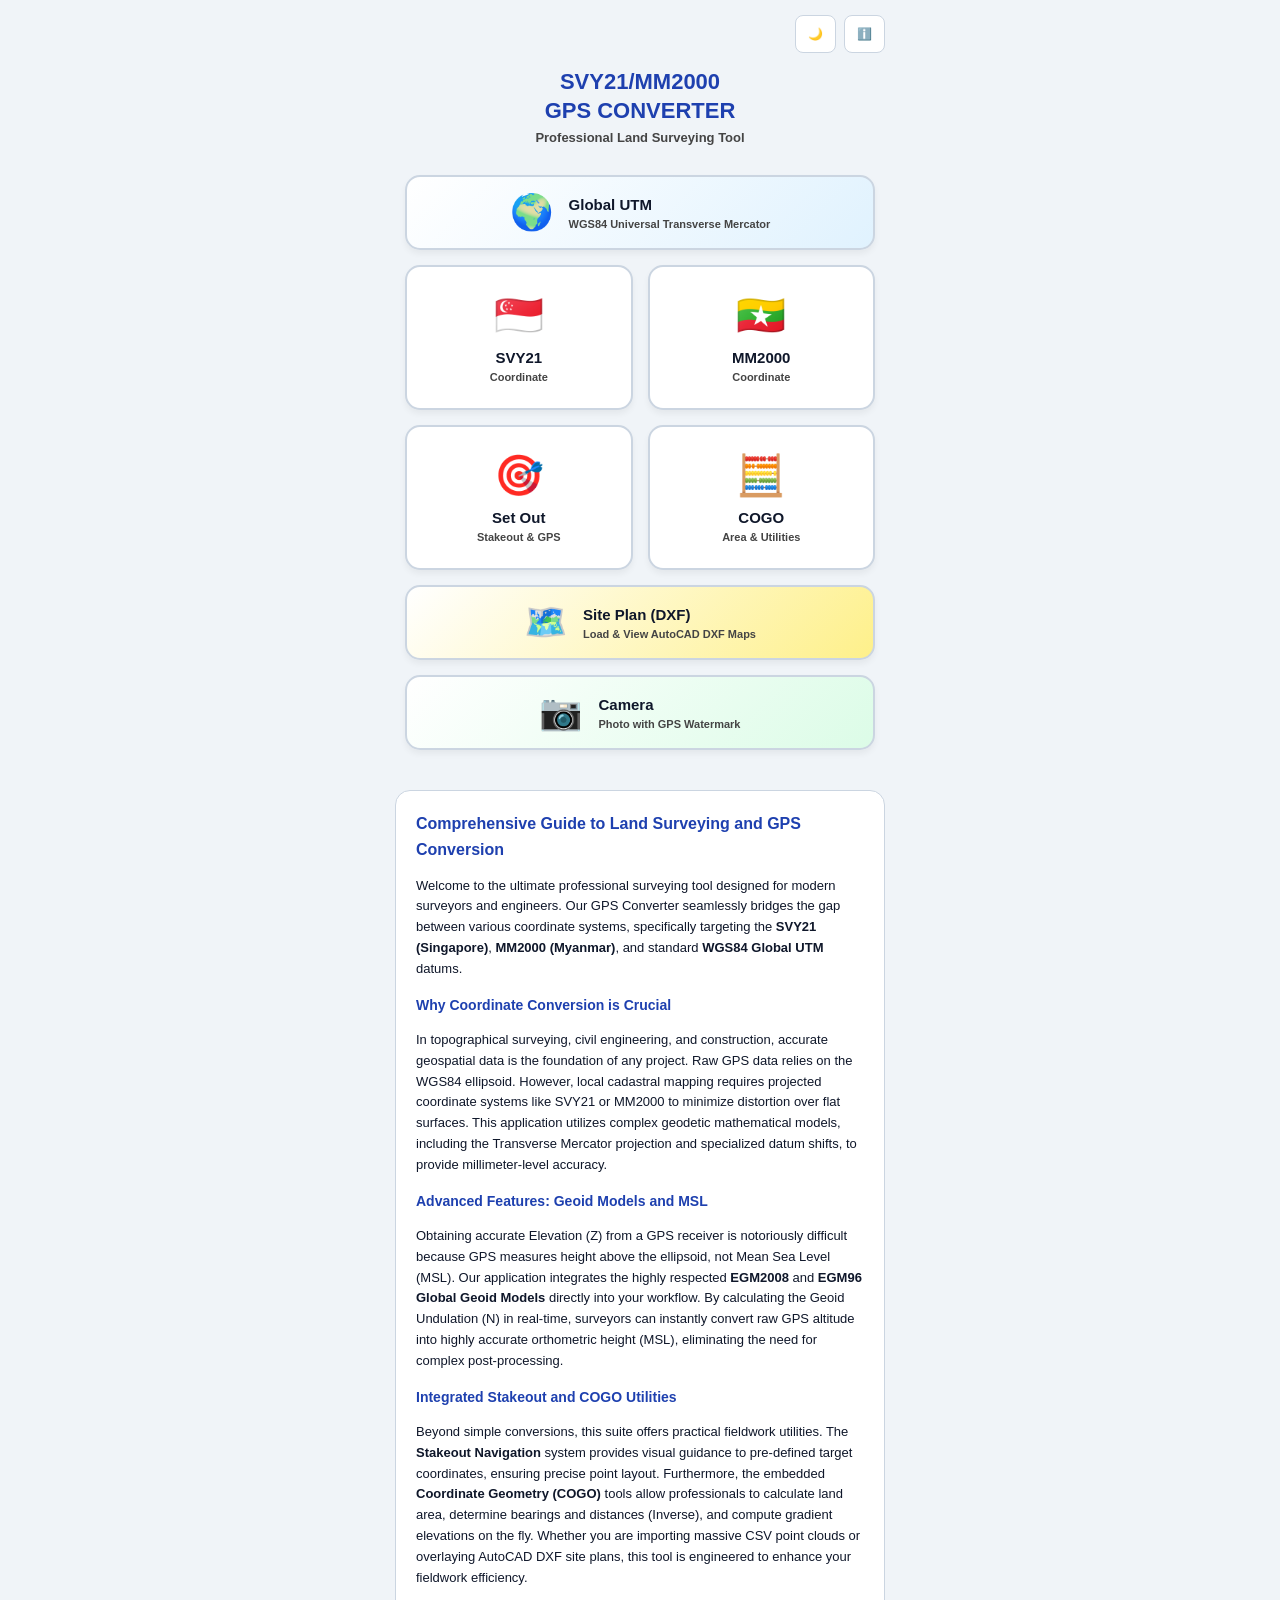
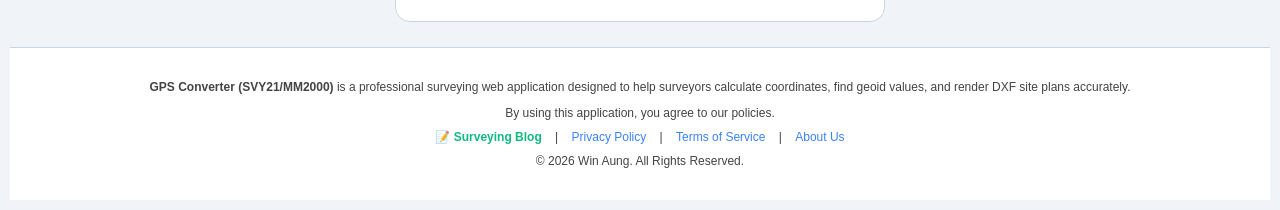
==== commit 126e6957: "Add files via upload" ====
--- a/app.html
+++ b/app.html
@@ -6,11 +6,9 @@
     <title>Win Aung - GPS Converter</title>
     <link rel="stylesheet" href="leaflet.css"/>
     <script src="leaflet.js"></script>
-    <script src="https://unpkg.com/dxf-parser/dist/dxf-parser.js"></script>
+    <script src="https://unpkg.com/dxf-parser@1.1.2/dist/dxf-parser.js"></script>
     <link rel="stylesheet" href="style.css">
     <link rel="manifest" href="manifest.json">
-    <script async src="https://pagead2.googlesyndication.com/pagead/js/adsbygoogle.js?client=ca-pub-8322907628238853"
-            crossorigin="anonymous"></script>
     <script>
         if ('serviceWorker' in navigator) {
             window.addEventListener('load', () => {
@@ -100,18 +98,6 @@
                 </div>
             </button>
         </div>
-        <div style="text-align: center; margin: 20px 0; min-height: 50px; display: flex; justify-content: center;">
-            <script>
-              atOptions = {
-                'key' : '89b5f2690102055b398f7bc16d32b325',
-                'format' : 'iframe',
-                'height' : 50,
-                'width' : 320,
-                'params' : {}
-              };
-            </script>
-            <script src="https://www.highperformanceformat.com/89b5f2690102055b398f7bc16d32b325/invoke.js"></script>
-        </div>
         <!-- 🔴 ADD THIS SEO/ARTICLE CONTENT FOR GOOGLE ADSENSE APPROVAL 🔴 -->
         <div style="padding: 20px; margin-top: 30px; background: var(--card-bg); border-radius: 15px; border: 1px solid var(--input-border); color: var(--text); line-height: 1.6; font-size: 13px;">
             <h2 style="color: var(--primary); font-size: 16px; margin-top: 0;">Comprehensive Guide to Land Surveying and GPS Conversion</h2>
@@ -157,7 +143,7 @@
 
                 <div id="v2_calc_ui">
                     <label class="v2-label">Conversion Mode</label>
-                    <select id="v2_mode" onchange="v2_toggleUI()"><option value="LL2SVY">WGS84 LL → SVY21</option><option value="SVY2LL">SVY21 → WGS84 LL</option></select>
+                    <select id="v2_mode" onchange="v2_toggleUI()"><option value="LL2SVY">WGS84 LL → SVY21</option><option value="SVY2LL">SVY21 → WGS84 LL</option><option value="UTM2SVY">WGS84 UTM (N,E) → SVY21 (N,E)</option><option value="SVY2UTM">SVY21 (N,E) → WGS84 UTM (N,E)</option></select>
                     <div id="v2_ll_div">
                         <label class="v2-label">Latitude (DD / DMS)</label>
                         <input type="text" inputmode="text" id="v2_lat_dd" class="v2-input" oninput="v2_sync('lat','dd')">
@@ -167,8 +153,11 @@
                         <div class="dms-grid"><input type="text" inputmode="text" id="v2_lon_d" placeholder="D" oninput="v2_sync('lon','dms')"><input type="text" inputmode="text" id="v2_lon_m" placeholder="M" oninput="v2_sync('lon','dms')"><input type="text" inputmode="text" id="v2_lon_s" placeholder="S" oninput="v2_sync('lon','dms')"></div>
                     </div>
                     <div id="v2_ne_div" class="hidden">
-                        <label class="v2-label">Easting (E):</label><input type="text" inputmode="text" id="v2_inp_e" class="v2-input">
-                        <label class="v2-label">Northing (N):</label><input type="text" inputmode="text" id="v2_inp_n" class="v2-input">
+                        <label class="v2-label" id="v2_e_lbl">Easting (E):</label><input type="text" inputmode="text" id="v2_inp_e" class="v2-input">
+                        <label class="v2-label" id="v2_n_lbl">Northing (N):</label><input type="text" inputmode="text" id="v2_inp_n" class="v2-input">
+                    </div>
+                    <div id="v2_zone_div" class="hidden">
+                        <label class="v2-label">WGS84 UTM Zone (Singapore = 48, N hemisphere)</label><input type="number" inputmode="numeric" id="v2_zone" class="v2-input" value="48" min="1" max="60" step="1">
                     </div>
                     <div class="btn-group"><button class="btn-action" onclick="v2_run()">Convert</button><button class="btn-map" onclick="v2_map()">Map 📍</button><button class="btn-reset" onclick="v2_reset()">Reset</button></div>
                     <div id="v2_out" class="results-multi"><p style="text-align:center;opacity:0.5;">Results will appear here</p></div>
@@ -209,6 +198,7 @@
                         <option value="W_LL2NE">WGS84 LL → WGS84 NE</option><option value="W_NE2LL">WGS84 NE → WGS84 LL</option>
                         <option value="W2M_LL">WGS84 LL → MM2000</option><option value="W2M_NE">WGS84 NE → MM2000</option>
                         <option value="M2W_LL">MM2000 LL → WGS84</option><option value="M2W_NE">MM2000 NE → WGS84</option>
+                        <option value="M_LL2NE">MM2000 LL → MM2000 NE</option><option value="M_NE2LL">MM2000 NE → MM2000 LL</option>
                     </select>
                     <div id="m_ll_div">
                         <label class="v2-label">Latitude (DD / DMS)</label><input type="text" inputmode="text" id="m_lat_dd" class="v2-input" oninput="m_sync('lat','dd')">
@@ -219,6 +209,9 @@
                     <div id="m_ne_div" class="hidden">
                         <label class="v2-label">Easting (E)</label><input type="text" inputmode="text" id="m_inp_e" class="v2-input">
                         <label class="v2-label">Northing (N)</label><input type="text" inputmode="text" id="m_inp_n" class="v2-input">
+                    </div>
+                    <div id="m_h_div" class="hidden">
+                        <label class="v2-label" id="m_h_label">WGS84 Ellipsoidal Height h (m) — optional</label><input type="text" inputmode="text" id="m_h" class="v2-input" placeholder="e.g. 904.498  (blank = 0)">
                     </div>
                     <label class="v2-label">UTM Zone (Auto-detected)</label>
                     <select id="m_zone"><option value="46">Zone 46 (93° E)</option><option value="47" selected>Zone 47 (99° E)</option></select>
@@ -684,6 +677,7 @@
         
         <div id="ecc_record_list" style="max-height:150px; overflow-y:auto; background:var(--res-bg); border:1px solid var(--input-border); border-radius:8px; padding:5px; margin-bottom:10px;"></div>
 
+<div class="dxf-opts"><span class="dxf-opts-title">DXF</span><label class="dxf-opt">Plot scale <select class="dxf-opt-scale"><option value="auto">Auto</option><option value="100">1:100</option><option value="200">1:200</option><option value="500">1:500</option><option value="1000">1:1000</option><option value="2000">1:2000</option><option value="5000">1:5000</option><option value="10000">1:10000</option><option value="custom">Custom…</option></select></label><input type="number" inputmode="numeric" class="dxf-opt-scale-custom" min="1" step="1" placeholder="1:" title="Custom plot scale 1:?" style="display:none"><label class="dxf-opt">Paper <select class="dxf-opt-paper"><option value="A3">A3</option><option value="A4">A4</option></select></label><label class="dxf-opt"><input type="checkbox" class="dxf-opt-frame" checked> Plot frame</label><label class="dxf-opt"><input type="checkbox" class="dxf-opt-bar" checked> Scale bar</label></div>
         <div style="display:flex; gap:5px; margin-bottom:5px;">
             <button class="btn-action" style="background:#10b981; flex:1; padding:12px; font-size:13px;" onclick="exportEccExcel()">📄 Export Excel</button>
             <button class="btn-action" style="background:#ca8a04; flex:1; padding:12px; font-size:13px;" onclick="exportEccDXF()">🗺️ Export DXF</button>
@@ -830,6 +824,7 @@
 
     <!-- 🔴 Topo ထုတ်ပြီးရင် ပေါ်လာမည့် Export Box -->
     <div id="topo_export_box" class="hidden" style="margin-top:15px; padding-top:15px; border-top:2px dashed #cbd5e1;">
+<div class="dxf-opts"><span class="dxf-opts-title">DXF</span><label class="dxf-opt">Plot scale <select class="dxf-opt-scale"><option value="auto">Auto</option><option value="100">1:100</option><option value="200">1:200</option><option value="500">1:500</option><option value="1000">1:1000</option><option value="2000">1:2000</option><option value="5000">1:5000</option><option value="10000">1:10000</option><option value="custom">Custom…</option></select></label><input type="number" inputmode="numeric" class="dxf-opt-scale-custom" min="1" step="1" placeholder="1:" title="Custom plot scale 1:?" style="display:none"><label class="dxf-opt">Paper <select class="dxf-opt-paper"><option value="A3">A3</option><option value="A4">A4</option></select></label><label class="dxf-opt"><input type="checkbox" class="dxf-opt-frame" checked> Plot frame</label><label class="dxf-opt"><input type="checkbox" class="dxf-opt-bar" checked> Scale bar</label></div>
         <div style="display:flex; gap:5px; margin-bottom: 5px;">
             <button class="btn-action" style="background:#0284c7; flex:1; padding:12px; font-size:13px;" onclick="if(typeof view3DSurface === 'function') view3DSurface()">🏔️ View 3D Map</button>
             <button class="btn-action" style="background:#10b981; flex:1; padding:12px; font-size:13px;" onclick="if(typeof export3DTinDXF === 'function') export3DTinDXF()">🔺 Export 3D DXF</button>
@@ -851,6 +846,14 @@
                 <input type="checkbox" id="topo_label_minor" onchange="if(typeof refreshContourLabels === 'function') refreshContourLabels()">
                 <label for="topo_label_minor">Also label minor contours</label>
             </div>
+            <div class="chk-row">
+                <input type="checkbox" id="topo_label_all" onchange="if(typeof refreshContourLabels === 'function') refreshContourLabels()">
+                <label for="topo_label_all">Label every crossing (allow overlap)</label>
+            </div>
+            <div class="chk-row">
+                <label for="topo_label_gap">Gap between labels (&times; text height)</label>
+                <input type="number" id="topo_label_gap" class="num-sm" value="0.1" min="0" step="0.1" oninput="if(typeof refreshContourLabels === 'function') refreshContourLabels()">
+            </div>
             <div id="topo_label_info" class="note">No label line yet - no contour labels are shown.</div>
         </div>
 
@@ -871,6 +874,8 @@
             <label style="color:#94a3b8; font-size:13px; font-weight:bold; white-space:nowrap;">Z-Scale: <span id="z_scale_val" style="color:#38bdf8;">0.5x</span></label>
             <!-- Range က 0.1 (ပြားပြားလေး) ကနေ 2.0 (အရမ်းမြင့်သော) အထိ ထားပေးထားပါတယ် -->
             <input type="range" id="topo_z_scale" min="0.1" max="2.0" step="0.1" value="0.5" style="flex:1; cursor:pointer;" oninput="update3DScale(this.value)">
+            <button type="button" onclick="zoom3D(1.25)" style="background:#334155; color:#fff; border:none; width:36px; height:32px; border-radius:6px; font-size:18px; font-weight:bold; cursor:pointer;">−</button>
+            <button type="button" onclick="zoom3D(0.8)" style="background:#334155; color:#fff; border:none; width:36px; height:32px; border-radius:6px; font-size:18px; font-weight:bold; cursor:pointer;">+</button>
         </div>
 
         <div id="plotly_3d_div" style="width:100%; flex:1; background:#1e293b;"></div>
@@ -963,6 +968,7 @@
                             <div id="vol_summary" style="background:rgba(16,185,129,0.1); border:1px solid #10b981; border-radius:8px; padding:10px; font-size:14px; line-height: 1.6; color: var(--text);">
                                 <!-- Results will be injected here -->
                             </div>
+<div class="dxf-opts"><span class="dxf-opts-title">DXF</span><label class="dxf-opt">Plot scale <select class="dxf-opt-scale"><option value="auto">Auto</option><option value="100">1:100</option><option value="200">1:200</option><option value="500">1:500</option><option value="1000">1:1000</option><option value="2000">1:2000</option><option value="5000">1:5000</option><option value="10000">1:10000</option><option value="custom">Custom…</option></select></label><input type="number" inputmode="numeric" class="dxf-opt-scale-custom" min="1" step="1" placeholder="1:" title="Custom plot scale 1:?" style="display:none"><label class="dxf-opt">Paper <select class="dxf-opt-paper"><option value="A3">A3</option><option value="A4">A4</option></select></label><label class="dxf-opt"><input type="checkbox" class="dxf-opt-frame" checked> Plot frame</label><label class="dxf-opt"><input type="checkbox" class="dxf-opt-bar" checked> Scale bar</label></div>
                             <button class="btn-action" style="background:#ca8a04; width:100%; padding:12px; font-size:14px; margin-top:10px;" onclick="if(typeof exportVolDXF === 'function') exportVolDXF()">🗺️ Export DXF Report</button>
                         </div>
                         </div>
@@ -996,8 +1002,8 @@
         <div data-acc="prof:pf" class="pf-card pf-amber">
             <label class="v2-label">3. PF Settings (Profile)</label>
             <div class="fgrid">
-                <div class="fcell"><label>Horiz Scale 1:</label><input type="number" id="prof_h_scale" class="v2-input" value="1000" step="100" oninput="window.updatePfCsSummary && window.updatePfCsSummary()"></div>
-                <div class="fcell"><label>Vert Scale 1:</label><input type="number" id="prof_v_scale" class="v2-input" value="100" step="10" oninput="window.updatePfCsSummary && window.updatePfCsSummary()"></div>
+                <div class="fcell"><label>Horiz Scale 1:</label><input type="number" id="prof_h_scale" class="v2-input" value="1000" step="50" min="50" oninput="window.updatePfCsSummary && window.updatePfCsSummary()"></div>
+                <div class="fcell"><label>Vert Scale 1:</label><input type="number" id="prof_v_scale" class="v2-input" value="100" step="50" min="50" oninput="window.updatePfCsSummary && window.updatePfCsSummary()"></div>
                 <div class="fcell"><label>Datum Z (Auto)</label><input type="number" id="prof_datum_z" class="v2-input num-red" placeholder="Auto"></div>
                 <div class="fcell"><label>Elev Grid (m)</label><input type="number" id="prof_grid_z_int" class="v2-input num-green" value="10" step="1" oninput="window.updatePfCsSummary && window.updatePfCsSummary()"></div>
             </div>
@@ -1019,8 +1025,8 @@
                 <div class="fcell"><label>CS Elev Grid (m)</label><input type="number" id="prof_cs_grid_z" class="v2-input num-green" value="1" step="0.5" min="0.1" placeholder="Auto" oninput="window.updatePfCsSummary && window.updatePfCsSummary()"></div>
                 <div class="fcell"><label>CS Offset Left (m)</label><input type="number" id="prof_cs_left" class="v2-input" value="15" step="1" min="0"></div>
                 <div class="fcell"><label>CS Offset Right (m)</label><input type="number" id="prof_cs_right" class="v2-input" value="15" step="1" min="0"></div>
-                <div class="fcell"><label>CS Horiz Scale 1:</label><input type="number" id="prof_cs_h_scale" class="v2-input" value="200" step="50" min="1" oninput="window.updatePfCsSummary && window.updatePfCsSummary()"></div>
-                <div class="fcell"><label>CS Vert Scale 1:</label><input type="number" id="prof_cs_v_scale" class="v2-input" placeholder="= Horiz" step="50" min="1" oninput="window.updatePfCsSummary && window.updatePfCsSummary()"></div>
+                <div class="fcell"><label>CS Horiz Scale 1:</label><input type="number" id="prof_cs_h_scale" class="v2-input" value="200" step="50" min="50" oninput="window.updatePfCsSummary && window.updatePfCsSummary()"></div>
+                <div class="fcell"><label>CS Vert Scale 1:</label><input type="number" id="prof_cs_v_scale" class="v2-input" placeholder="= Horiz" step="50" min="50" oninput="window.updatePfCsSummary && window.updatePfCsSummary()"></div>
             </div>
             <div class="note">Horiz Scale sets text size (2.5 mm on paper). Drawing distances stay 1 m = 1 unit. Vert Scale blank = same as Horiz (no vertical stretch).</div>
             <div id="prof_cs_summary" class="pf-sum-line"></div>
@@ -1040,6 +1046,7 @@
             <button id="btn_prof_calc" class="btn-action btn-calc" onclick="if(typeof profCalcAll === 'function') profCalcAll()">&#9881;&#65039; Calculate All Alignments</button>
             <div id="prof_status_box" class="hidden pf-export">
                 <div id="prof_summary" class="pf-summary"></div>
+<div class="dxf-opts"><span class="dxf-opts-title">DXF</span><label class="dxf-opt">Plot scale <select class="dxf-opt-scale"><option value="auto">Auto</option><option value="100">1:100</option><option value="200">1:200</option><option value="500">1:500</option><option value="1000">1:1000</option><option value="2000">1:2000</option><option value="5000">1:5000</option><option value="10000">1:10000</option><option value="custom">Custom…</option></select></label><input type="number" inputmode="numeric" class="dxf-opt-scale-custom" min="1" step="1" placeholder="1:" title="Custom plot scale 1:?" style="display:none"><label class="dxf-opt">Paper <select class="dxf-opt-paper"><option value="A3">A3</option><option value="A4">A4</option></select></label><label class="dxf-opt"><input type="checkbox" class="dxf-opt-frame" checked> Plot frame</label><label class="dxf-opt"><input type="checkbox" class="dxf-opt-bar" checked> Scale bar</label></div>
                 <div class="btn-row">
                     <button class="btn-action btn-sm tone-blue f1" style="padding:12px;font-size:13px;" onclick="if(typeof exportProfileCSV === 'function') exportProfileCSV()">&#128193; Export CSV</button>
                     <button class="btn-action btn-sm f1" style="background:#ca8a04;padding:12px;font-size:13px;" onclick="if(typeof exportProfileDXF === 'function') exportProfileDXF()">&#128506;&#65039; Export DXF</button>
@@ -1294,12 +1301,25 @@
             
             <h4 style="color: var(--primary); margin-bottom: 5px; margin-top: 15px;">🌟 Core Features</h4>
             <ul style="margin-top: 5px; margin-bottom: 15px; padding-left: 20px;">
-                <li style="margin-bottom: 5px;">🌍 <b>Coordinate Datums:</b> Seamless conversion between SVY21, MM2000, and Global WGS84 UTM.</li>
+                <li style="margin-bottom: 5px;">🌍 <b>Coordinate Datums:</b> Seamless conversion between SVY21, MM2000, and Global WGS84 (Lat/Lon and UTM N,E).</li>
                 <li style="margin-bottom: 5px;">🎯 <b>Set Out Navigation:</b> Visual guidance system for precise point layout.</li>
-                <li style="margin-bottom: 5px;">🧮 <b>COGO Tools:</b> Area, Bearing/Distance, Gradient, Traverse Adjustment, Pile Eccentricity, Topo Surface & Contour, Earthwork/Volume.</li>
+                <li style="margin-bottom: 5px;">🧮 <b>COGO Tools:</b> Area, Bearing/Distance, Gradient, Traverse Adjustment, Pile Eccentricity, Topo Surface & Contour, Earthwork/Volume, Profile &amp; Cross Section.</li>
                 <li style="margin-bottom: 5px;">🗺️ <b>Site Plan (DXF):</b> Load and view AutoCAD DXF maps directly.</li>
                 <li style="margin-bottom: 5px;">📷 <b>Survey Camera:</b> Take photos with embedded GPS & Datum watermarks.</li>
             </ul>
+
+            <details class="about-new" open>
+                <summary>🆕 What's new</summary>
+                <ul>
+                    <li><b>Profile &amp; Cross Section:</b> draw several alignments, each with its own settings; edit, revert and recalculate them; type an exact distance and bearing for the next point; existing elevations to 3 decimals; chainage labels no longer disappear when a corner is close to an interval chainage.</li>
+                    <li><b>Contour labels:</b> draw a label line across the contours and the labels follow them (Quick or Curve mode); labels are skipped only when they would really overlap, and the skipped places are shown. Show or hide label lines and labels in Layers.</li>
+                    <li><b>Map popup:</b> shows the Geoid N (EGM2008) at the tapped point.</li>
+                    <li><b>Map tools:</b> one drawing toolbar on the map for Measure, Boundary, Volume and Profile; only one tool can run at a time.</li>
+                    <li><b>Layers:</b> grouped, collapsible, remembers your choices when you change tab.</li>
+                    <li><b>SVY21:</b> new conversion WGS84 UTM (N,E) &harr; SVY21 (N,E) with UTM zone.</li>
+                    <li><b>DXF export:</b> opens zoomed on the drawing in AutoCAD, with a scale bar and an A3/A4 plot frame (window-select the frame and plot at the shown scale); Profile &amp; Cross Section DXF has 3D contours.</li>
+                </ul>
+            </details>
 
             <!-- ခလုတ်များ နေရာ -->
             <div style="text-align: center; margin-bottom: 10px; display:flex; flex-direction:column; gap:8px;">
@@ -1317,6 +1337,7 @@
             <div style="margin-top: 15px; border-top: 1px dashed var(--input-border); padding-top: 10px; text-align: center; font-size: 12px;">
                 <p style="margin: 2px 0;">Developed by <b style="color: #10b981; font-size: 13px;">Win Aung</b></p>
                 <p style="margin: 2px 0;">Release Date: 14 March 2026</p>
+                <p style="margin: 2px 0;">Last Update: <b id="about_last_update">9 November 2026</b></p>
             </div>
         </div>
 
@@ -1339,13 +1360,26 @@
 
 <script src="formulas.js"></script>
 <script src="globals.js"></script>
-<script src="map_engine.js"></script>
+<script src="map_01_measure.js"></script>
+<script src="map_02_toolgate_drawbar.js"></script>
+<script src="map_03_online.js"></script>
+<script src="map_04_dxf_import.js"></script>
+<script src="map_05_dxf_canvas.js"></script>
+<script src="map_06_plot_grid.js"></script>
+<script src="map_07_profile.js"></script>
+<script src="dxf_tools.js"></script>
 <script src="app_conversions.js"></script>
 <!-- 🔴 AI မျက်စိမလည်စေရန် နာမည်ပြောင်းထားသော ဖိုင်အသစ်များ 🔴 -->
 <script src="module_cogo_stakeout.js"></script> 
-<script src="module_surface_volume.js"></script>
+<script src="sv_01_topo.js"></script>
+<script src="sv_02_contour_clip.js"></script>
+<script src="sv_03_export_3d_kml.js"></script>
+<script src="sv_04_volume_ui.js"></script>
+<script src="sv_05_volume_calc.js"></script>
+<script src="sv_06_profile_section.js"></script>
+<script src="sv_07_pfcs_dxf.js"></script>
+<script src="sv_08_contour_labels.js"></script>
 <script src="app_camera.js"></script>
 <script src="app_logic.js"></script>
-<script src="https://pl29905456.effectivecpmnetwork.com/7f/6e/47/7f6e47086726dcc7791f39e47405f88d.js"></script>
 </body>
 </html>
--- a/style.css
+++ b/style.css
@@ -281,3 +281,35 @@
 .dp-lbl{font-size:10px;font-weight:bold;color:#64748b;}
 .dp-in{width:78px;height:22px;padding:1px 3px;font-size:11px;font-weight:bold;text-align:center;border:1px solid #94a3b8;border-radius:3px;}
 .dp-mini{height:22px;padding:0 5px;font-size:10px;font-weight:bold;border:none;border-radius:3px;background:#0284c7;color:#fff;cursor:pointer;}
+
+
+/* ---- DXF options row (Plot scale / Scale bar / North arrow) ---- */
+.dxf-opts{display:flex;flex-wrap:wrap;align-items:center;gap:6px 10px;margin:6px 0;padding:6px 8px;border:1px dashed var(--input-border);border-radius:8px;font-size:11px;color:var(--text);}
+.dxf-opts-title{font-weight:800;letter-spacing:.5px;color:var(--label-text);}
+.dxf-opt{display:inline-flex;align-items:center;gap:4px;margin:0;font-size:11px;font-weight:700;color:var(--text);cursor:pointer;}
+.dxf-opt select{width:auto;height:26px;margin:0;padding:2px 4px;font-size:11px;}
+.dxf-opt input{width:15px;height:15px;margin:0;}
+.dxf-opt-note{font-size:10px;color:var(--label-text);}
+
+/* ---- About: What's new ---- */
+.about-new{margin-bottom:12px;padding:8px 10px;border:1px solid var(--input-border);border-radius:8px;background:var(--res-bg);}
+.about-new > summary{cursor:pointer;font-weight:bold;color:var(--primary);}
+.about-new ul{margin:6px 0 0;padding-left:18px;}
+.about-new li{margin-bottom:5px;font-size:12px;}
+.chk-row input.num-sm{width:64px;height:28px;margin:0;padding:2px 4px;text-align:center;font-size:12px;}
+
+/* ---- Compact Leaflet popups ---- */
+.leaflet-popup-content-wrapper { border-radius: 8px; padding: 1px 0; }   /* padding>0 = content ၏ အပေါ်/အောက် margin မထွက်ပျောက် (margin collapse) */
+.leaflet-popup-content { margin: 9px 22px 12px 12px; line-height: 1.3; font-size: 12px; }
+.leaflet-popup-content hr { margin: 3px 0 !important; }
+.leaflet-popup-content .so-popup-btn { padding: 4px 10px !important; font-size: 11px !important; margin-top: 3px; border-radius: 5px; }
+.leaflet-container a.leaflet-popup-close-button { top: 1px; right: 1px; width: 20px; height: 20px; font: 16px/20px Tahoma, Verdana, sans-serif; }
+.leaflet-popup-tip { width: 12px; height: 12px; margin: -7px auto 0; }
+.leaflet-popup-tip-container { width: 30px; height: 15px; margin-left: -15px; }
+.leaflet-popup { margin-bottom: 14px; }
+.dxf-opt-scale-custom { width: 78px; height: 26px; margin: 0; padding: 2px 4px; font-size: 11px; }
+
+/* Chrome focus ring (contour/line ကိုနှိပ်လျှင် လေးထောင့်ဘောင်ကြီးပေါ်တတ်) ကို map layer များတွင် ပိတ် */
+.leaflet-container path.leaflet-interactive:focus,
+.leaflet-container svg:focus,
+.leaflet-container .leaflet-interactive:focus { outline: none; }
